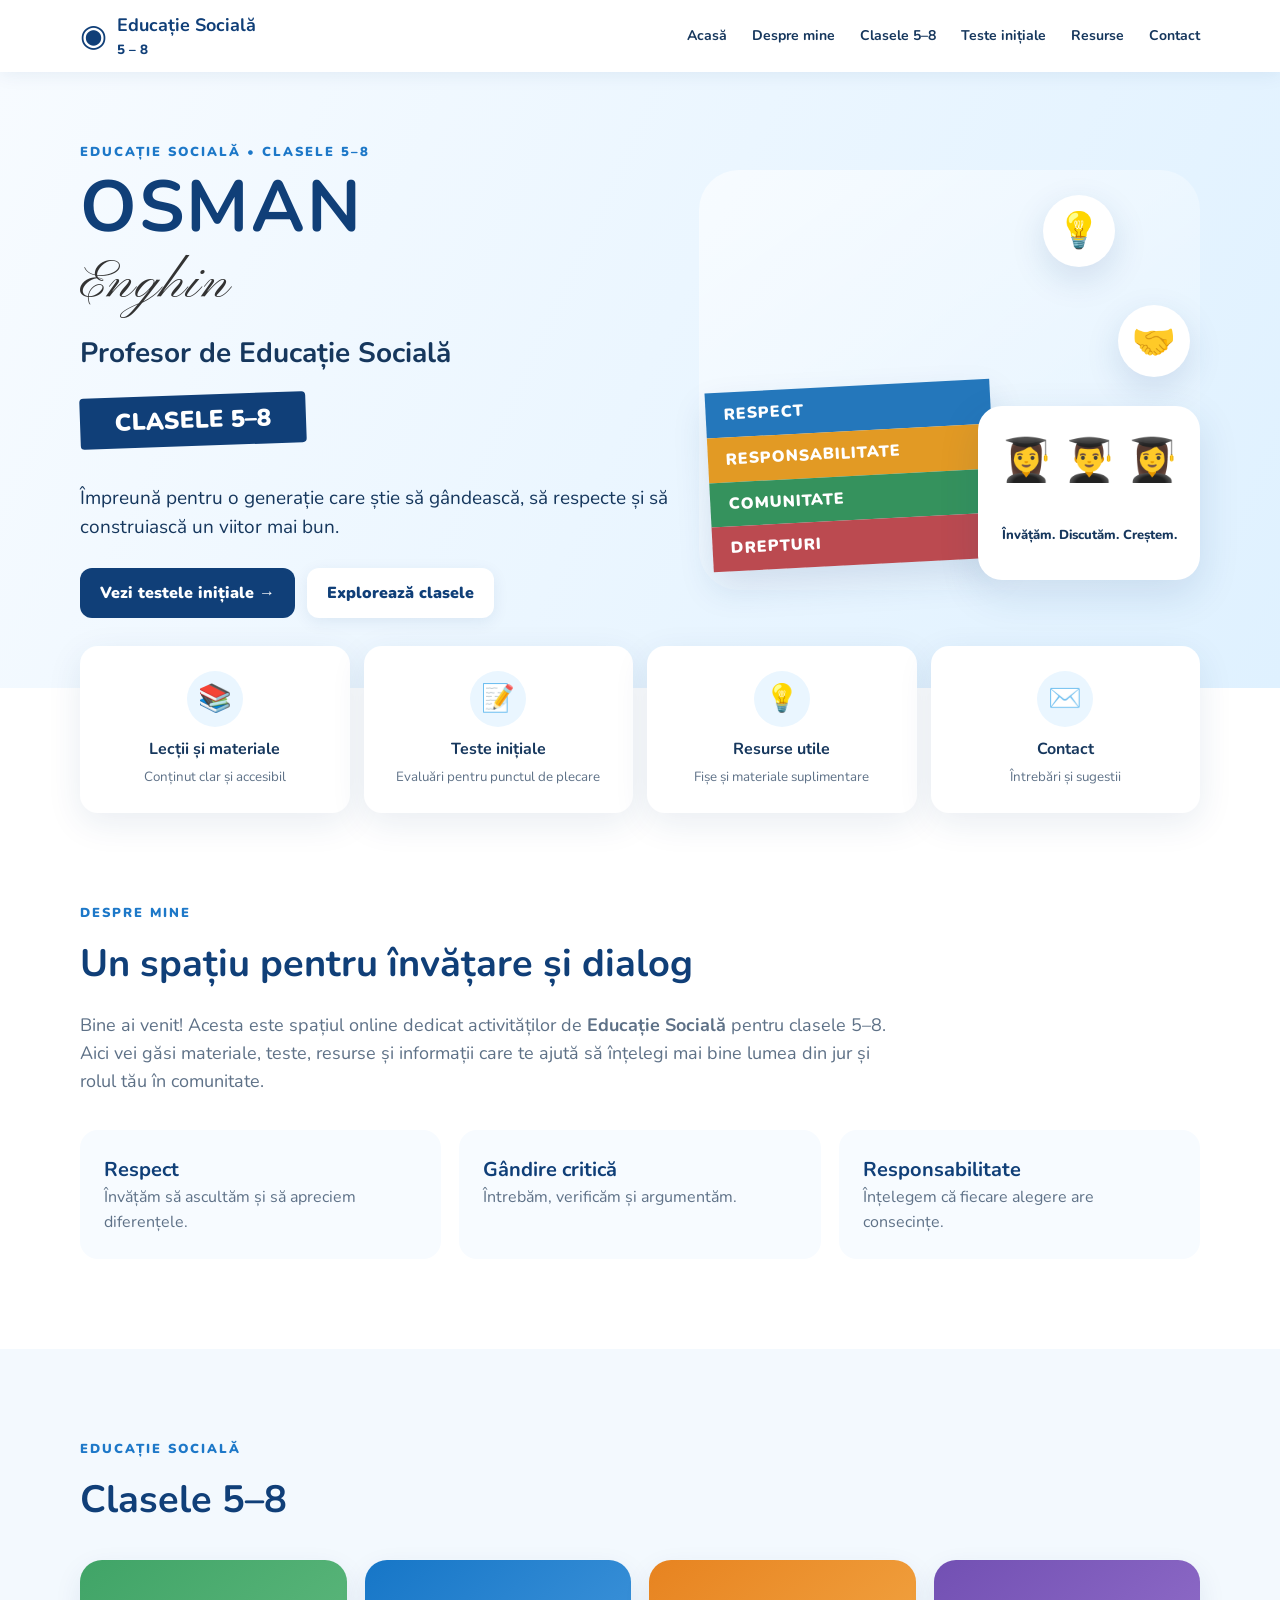
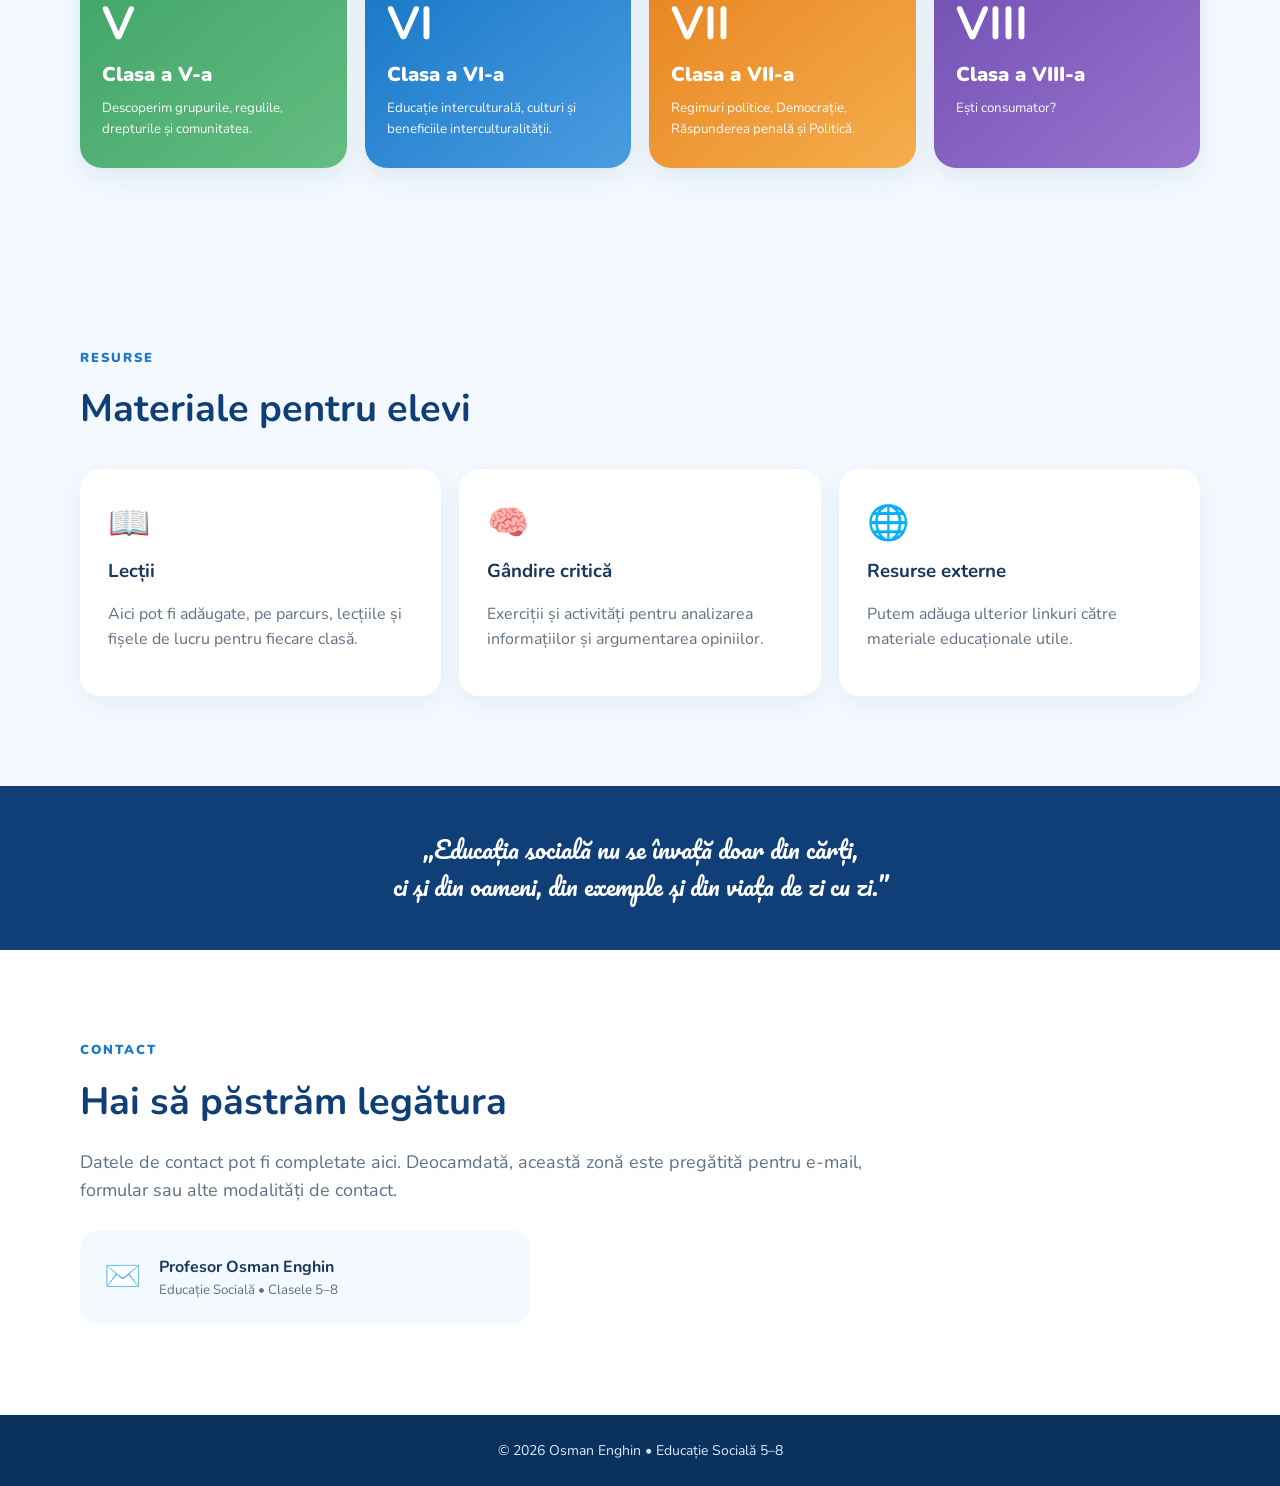
==== index.html @ ff37884a "Update index.html" ====
<!doctype html>
<html lang="ro">
<head>
  <meta charset="utf-8">
  <meta name="viewport" content="width=device-width, initial-scale=1">
  <title>Osman Enghin | Educație Socială 5–8</title>
  <meta name="description" content="Site educațional al profesorului Osman Enghin – Educație Socială, clasele 5–8.">
  <link rel="stylesheet" href="style.css">
  <!-- Font caligrafic clasic pentru nume -->
  <link rel="preconnect" href="https://fonts.googleapis.com">
  <link rel="preconnect" href="https://fonts.gstatic.com" crossorigin>
  <link href="https://fonts.googleapis.com/css2?family=Pinyon+Script&display=swap" rel="stylesheet">
</head>
<body>
<header class="site-header">
  <nav class="nav wrap">
    <a class="brand" href="index.html" aria-label="Acasă">
      <span class="brand-icon">◉</span>
      <span><b>Educație Socială</b><small>5–8</small></span>
    </a>
    <button class="menu-btn" aria-label="Deschide meniul" onclick="document.querySelector('.nav-links').classList.toggle('open')">☰</button>
    <div class="nav-links">
      <a href="index.html">Acasă</a>
      <a href="index.html#despre">Despre mine</a>
      <a href="index.html#clase">Clasele 5–8</a>
      <a href="teste.html">Teste inițiale</a>
      <a href="index.html#resurse">Resurse</a>
      <a href="index.html#contact">Contact</a>
    </div>
  </nav>
</header>

<main>
<section id="acasa" class="hero">
  <div class="hero-inner wrap">
    <div class="hero-copy">
      <p class="eyebrow">EDUCAȚIE SOCIALĂ • CLASELE 5–8</p>
      <h1>
        OSMAN<br>
        <span style="font-family: 'Pinyon Script', cursive; font-size: 54px; font-weight: normal; color: #333;">
          Enghin
        </span>
      </h1>
      <h2>Profesor de Educație Socială</h2>
      <div class="class-ribbon">CLASELE 5–8</div>
      <p class="hero-text">Împreună pentru o generație care știe să gândească, să respecte și să construiască un viitor mai bun.</p>
      <div class="actions">
        <a class="btn primary" href="teste.html">Vezi testele inițiale →</a>
        <a class="btn light" href="#clase">Explorează clasele</a>
      </div>
    </div>
    <div class="hero-visual" aria-label="Educație, comunitate și elevi">
      <div class="circle c1">💡</div>
      <div class="circle c2">🤝</div>
      <div class="circle c3">🌍</div>
      <div class="books">
        <div>RESPECT</div><div>RESPONSABILITATE</div><div>COMUNITATE</div><div>DREPTURI</div>
      </div>
      <div class="student-card">👩‍🎓 👨‍🎓 👩‍🎓<br><small>Învățăm. Discutăm. Creștem.</small></div>
    </div>
  </div>
</section>

<section class="quick wrap">
  <a href="#clase"><span>📚</span><b>Lecții și materiale</b><small>Conținut clar și accesibil</small></a>
  <a href="teste.html"><span>📝</span><b>Teste inițiale</b><small>Evaluări pentru punctul de plecare</small></a>
  <a href="#resurse"><span>💡</span><b>Resurse utile</b><small>Fișe și materiale suplimentare</small></a>
  <a href="#contact"><span>✉️</span><b>Contact</b><small>Întrebări și sugestii</small></a>
</section>

<section id="despre" class="section wrap">
  <p class="eyebrow">DESPRE MINE</p>
  <h2>Un spațiu pentru învățare și dialog</h2>
  <p class="lead">Bine ai venit! Acesta este spațiul online dedicat activităților de <strong>Educație Socială</strong> pentru clasele 5–8. Aici vei găsi materiale, teste, resurse și informații care te ajută să înțelegi mai bine lumea din jur și rolul tău în comunitate.</p>
  <div class="values">
    <div><strong>Respect</strong><span>Învățăm să ascultăm și să apreciem diferențele.</span></div>
    <div><strong>Gândire critică</strong><span>Întrebăm, verificăm și argumentăm.</span></div>
    <div><strong>Responsabilitate</strong><span>Înțelegem că fiecare alegere are consecințe.</span></div>
  </div>
</section>

<section id="clase" class="section alt">
  <div class="wrap">
    <p class="eyebrow">EDUCAȚIE SOCIALĂ</p>
    <h2>Clasele 5–8</h2>
    <div class="grades">
      <a href="teste.html" class="grade g5"><strong>V</strong><span>Clasa a V-a</span><small>Descoperim grupurile, regulile, drepturile și comunitatea.</small></a>
      <a href="teste.html" class="grade g6"><strong>VI</strong><span>Clasa a VI-a</span><small>Educație interculturală, culturi și beneficiile interculturalității.</small></a>
      <a href="teste.html" class="grade g7"><strong>VII</strong><span>Clasa a VII-a</span><small>Regimuri politice, Democrație, Răspunderea penală și Politică.</small></a>
      <a href="teste.html" class="grade g8"><strong>VIII</strong><span>Clasa a VIII-a</span><small>Ești consumator?</small></a>
    </div>
  </div>
</section>

<section id="resurse" class="section alt">
  <div class="wrap">
    <p class="eyebrow">RESURSE</p>
    <h2>Materiale pentru elevi</h2>
    <div class="resource-grid">
      <div><span>📖</span><h3>Lecții</h3><p>Aici pot fi adăugate, pe parcurs, lecțiile și fișele de lucru pentru fiecare clasă.</p></div>
      <div><span>🧠</span><h3>Gândire critică</h3><p>Exerciții și activități pentru analizarea informațiilor și argumentarea opiniilor.</p></div>
      <div><span>🌐</span><h3>Resurse externe</h3><p>Putem adăuga ulterior linkuri către materiale educaționale utile.</p></div>
    </div>
  </div>
</section>

<section class="quote">
  <div class="wrap">„Educația socială nu se învață doar din cărți,<br>ci și din oameni, din exemple și din viața de zi cu zi.”</div>
</section>

<section id="contact" class="section wrap contact">
  <p class="eyebrow">CONTACT</p>
  <h2>Hai să păstrăm legătura</h2>
  <p class="lead">Datele de contact pot fi completate aici. Deocamdată, această zonă este pregătită pentru e-mail, formular sau alte modalități de contact.</p>
  <div class="contact-box">
    <span>✉️</span>
    <div><b>Profesor Osman Enghin</b><small>Educație Socială • Clasele 5–8</small></div>
  </div>
</section>
</main>

<footer>
  <div class="wrap">© 2026 Osman Enghin • Educație Socială 5–8</div>
</footer>

<script>
document.querySelectorAll('.nav-links a').forEach(a => a.addEventListener('click', () => document.querySelector('.nav-links').classList.remove('open')));
</script>
</body>
</html>
---- style.css ----
@import url('https://fonts.googleapis.com/css2?family=Nunito:wght@400;600;700;800;900&family=Pacifico&display=swap');
:root{--navy:#103f78;--blue:#1d78c8;--sky:#eaf6ff;--ink:#16375d;--muted:#5e7187;--green:#46a76b;--orange:#f39a28;--purple:#7651ba;--white:#fff}
*{box-sizing:border-box}html{scroll-behavior:smooth}body{margin:0;font-family:Nunito,Arial,sans-serif;color:var(--ink);background:#fff;line-height:1.55}.wrap{width:min(1120px,92%);margin:auto}
.site-header{position:sticky;top:0;z-index:20;background:rgba(255,255,255,.96);backdrop-filter:blur(10px);box-shadow:0 2px 18px #103f7814}.nav{min-height:72px;display:flex;align-items:center;justify-content:space-between}.brand{display:flex;gap:10px;align-items:center;color:var(--navy);text-decoration:none}.brand-icon{font-size:31px}.brand b{display:block;font-size:18px}.brand small{display:block;letter-spacing:4px;font-weight:800}.nav-links{display:flex;gap:25px}.nav-links a{color:var(--ink);text-decoration:none;font-weight:700;font-size:14px}.nav-links a:hover{color:var(--blue)}.menu-btn{display:none;border:0;background:none;font-size:25px}
.hero{overflow:hidden;background:linear-gradient(115deg,#f7fbff,#dff1ff);min-height:590px}.hero-inner{display:grid;grid-template-columns:1.08fr .92fr;align-items:center;gap:30px;padding:70px 0}.eyebrow{font-weight:900;letter-spacing:2px;color:var(--blue);font-size:13px;margin:0 0 12px}.hero h1{font-size:72px;line-height:.92;margin:0;color:var(--navy);letter-spacing:2px}.hero h1 span{font-family:Pacifico,cursive;font-size:76px;font-weight:400}.hero h2{font-size:28px;margin:22px 0 12px}.class-ribbon{display:inline-block;background:var(--navy);color:white;font-size:24px;font-weight:900;padding:7px 35px;transform:rotate(-2deg);margin:8px 0 18px;border-radius:4px}.hero-text{font-size:19px;max-width:610px}.actions{display:flex;gap:12px;flex-wrap:wrap;margin-top:25px}.btn{display:inline-block;text-decoration:none;padding:13px 20px;border-radius:12px;font-weight:900}.btn.primary{background:var(--navy);color:#fff}.btn.light{background:#fff;color:var(--navy);box-shadow:0 4px 16px #103f7815}.hero-visual{height:420px;position:relative;background:linear-gradient(145deg,#fff9,#fff0);border-radius:40px}.circle{position:absolute;border-radius:50%;display:grid;place-items:center;width:72px;height:72px;font-size:35px;background:white;box-shadow:0 12px 35px #103f7822}.c1{top:25px;right:85px}.c2{top:135px;right:10px}.c3{top:250px;right:75px}.books{position:absolute;left:10px;bottom:25px;width:285px;transform:rotate(-3deg);box-shadow:0 16px 35px #103f7822}.books div{color:white;font-weight:900;letter-spacing:1px;padding:10px 18px}.books div:nth-child(1){background:#2477bb}.books div:nth-child(2){background:#e29a24}.books div:nth-child(3){background:#35925d}.books div:nth-child(4){background:#bb4a50}.student-card{position:absolute;right:0;bottom:10px;background:white;border-radius:24px;padding:22px;text-align:center;font-size:42px;box-shadow:0 14px 40px #103f7820}.student-card small{font-size:13px;font-weight:800}
.quick{display:grid;grid-template-columns:repeat(4,1fr);gap:14px;margin-top:-42px;position:relative}.quick a{background:white;border-radius:18px;padding:25px 18px;text-align:center;text-decoration:none;color:var(--ink);box-shadow:0 10px 35px #103f7818}.quick span{display:grid;place-items:center;margin:auto auto 10px;width:56px;height:56px;border-radius:50%;background:var(--sky);font-size:27px}.quick b,.quick small{display:block}.quick small{color:var(--muted);margin-top:5px}
.section{padding:90px 0}.section h2{font-size:38px;margin:0 0 16px;color:var(--navy)}.lead{font-size:18px;max-width:820px;color:var(--muted)}.values,.grades,.tests,.resource-grid{display:grid;gap:18px}.values{grid-template-columns:repeat(3,1fr);margin-top:35px}.values div{padding:24px;background:#f7fbff;border-radius:18px}.values strong{display:block;font-size:20px;color:var(--navy)}.values span{color:var(--muted)}.alt{background:#f3f9fe}.grades{grid-template-columns:repeat(4,1fr);margin-top:30px}.grade{border-radius:22px;padding:28px 22px;text-decoration:none;color:white;min-height:190px;box-shadow:0 10px 28px #103f7816}.grade strong{font-size:46px;display:block}.grade span{font-size:20px;font-weight:900;display:block}.grade small{display:block;margin-top:8px;opacity:.95}.g5{background:linear-gradient(140deg,#40a467,#65bd82)}.g6{background:linear-gradient(140deg,#1676c7,#4b9de0)}.g7{background:linear-gradient(140deg,#e78320,#f5ae4c)}.g8{background:linear-gradient(140deg,#7250b3,#9975cf)}
.test-heading{display:flex;justify-content:space-between;align-items:center}.clipboard{width:100px;height:100px;border-radius:25px;background:var(--sky);display:grid;place-items:center;color:var(--blue);font-size:44px;font-weight:900}.clipboard small{font-size:11px}.tests{grid-template-columns:repeat(2,1fr);margin-top:30px}.test-card{border:1px solid #dceaf5;border-radius:22px;padding:28px;background:white;box-shadow:0 8px 30px #103f7810}.test-label{font-size:12px;font-weight:900;color:var(--blue);letter-spacing:1.5px}.test-card h3{font-size:24px;margin:8px 0}.test-card p{color:var(--muted)}.test-actions{display:flex;align-items:center;gap:20px;margin-top:20px}.text-link{font-weight:900;color:var(--navy)}.resource-grid{grid-template-columns:repeat(3,1fr);margin-top:30px}.resource-grid div{background:white;border-radius:20px;padding:28px;box-shadow:0 8px 25px #103f7810}.resource-grid span{font-size:34px}.resource-grid h3{margin:8px 0}.resource-grid p{color:var(--muted)}.quote{background:var(--navy);color:white;text-align:center;padding:45px 0;font-family:Pacifico,cursive;font-size:24px}.contact-box{margin-top:25px;display:flex;gap:18px;align-items:center;background:#f3f9fe;border-radius:20px;padding:24px;max-width:450px}.contact-box span{font-size:30px}.contact-box b,.contact-box small{display:block}.contact-box small{color:var(--muted)}footer{background:#0b315e;color:#dcecff;padding:25px 0;text-align:center;font-size:14px}
@media(max-width:800px){.nav-links{display:none;position:absolute;top:72px;left:0;right:0;background:white;padding:18px 5%;flex-direction:column;box-shadow:0 10px 20px #0001}.nav-links.open{display:flex}.menu-btn{display:block}.hero-inner{grid-template-columns:1fr;padding:55px 0}.hero h1{font-size:55px}.hero h1 span{font-size:58px}.hero-visual{height:330px}.quick{grid-template-columns:repeat(2,1fr);margin-top:15px}.grades{grid-template-columns:repeat(2,1fr)}.tests,.values,.resource-grid{grid-template-columns:1fr}.section{padding:65px 0}.section h2{font-size:32px}}
@media(max-width:500px){.hero h1{font-size:43px}.hero h1 span{font-size:46px}.hero h2{font-size:22px}.class-ribbon{font-size:20px}.quick{grid-template-columns:1fr}.grades{grid-template-columns:1fr}.hero-visual{height:280px}.books{width:230px}.student-card{font-size:30px}.c1{right:40px}.c2{right:0}.c3{right:35px}}
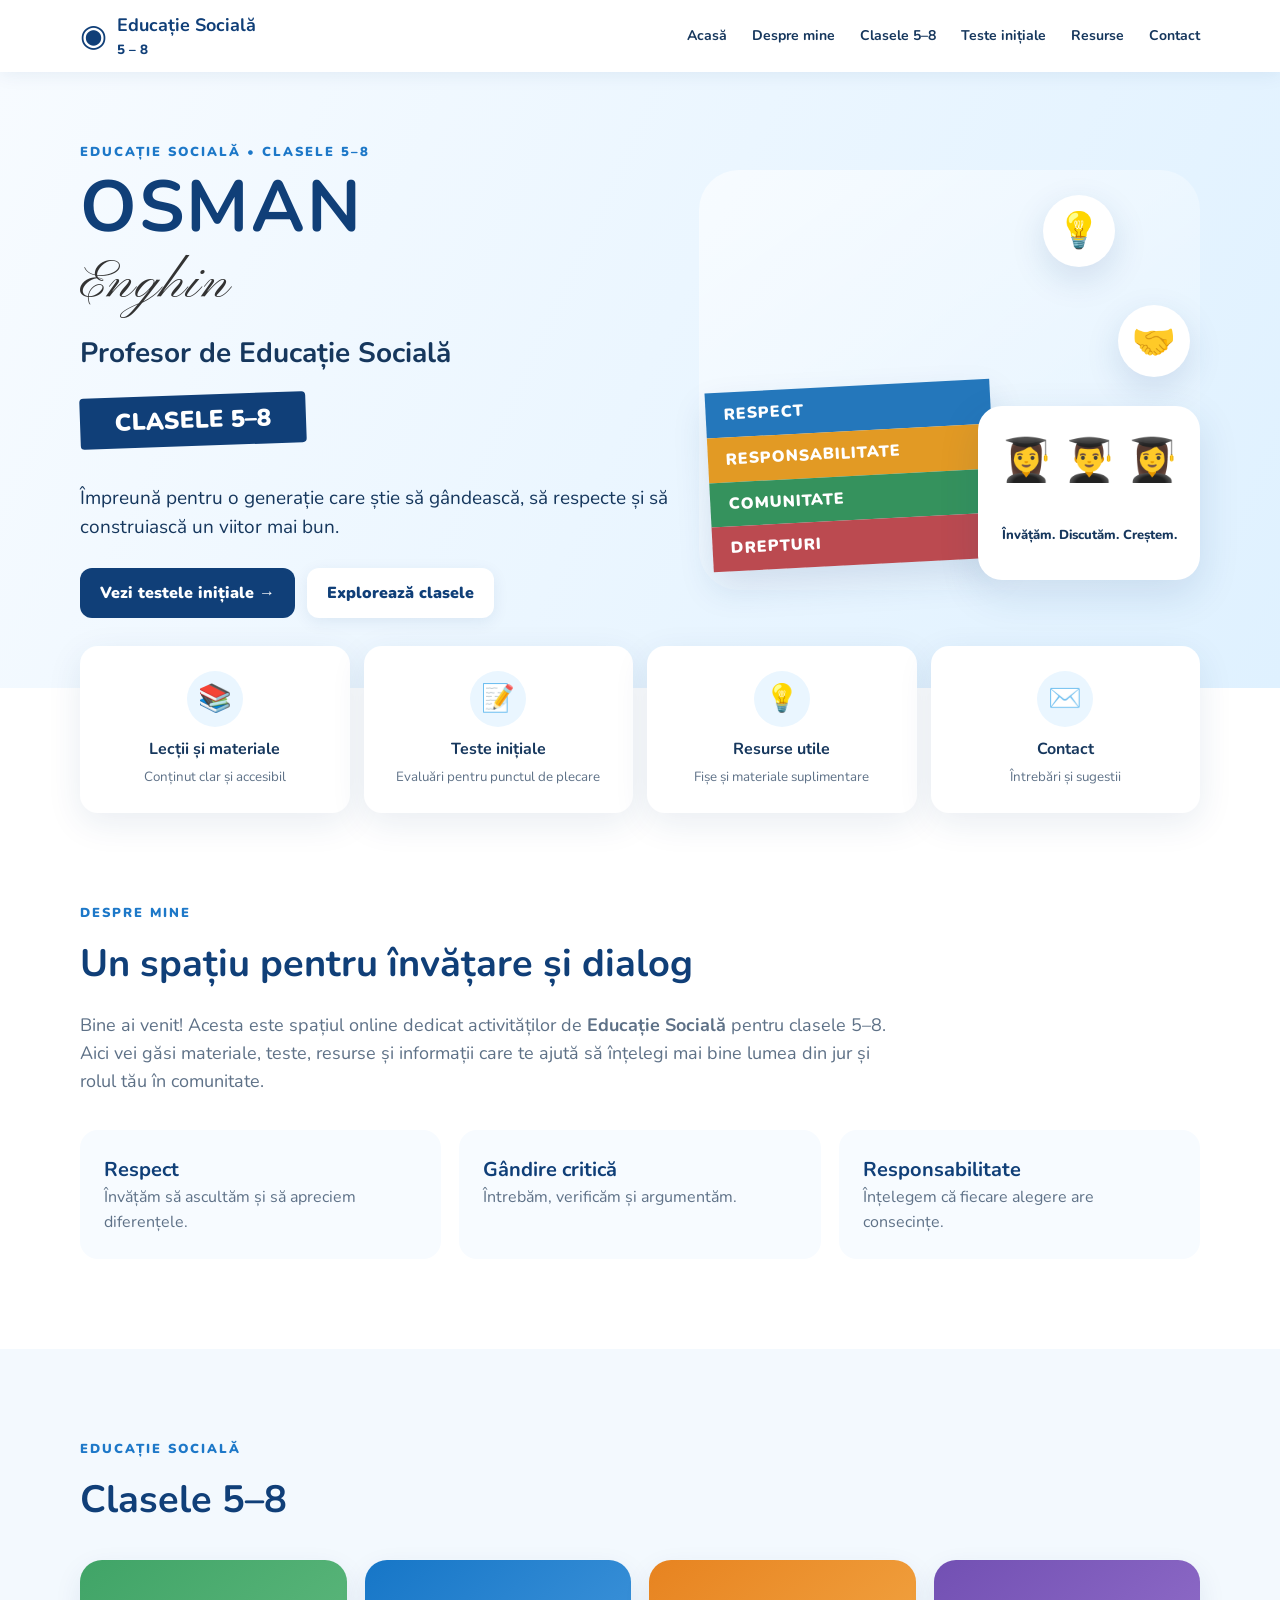
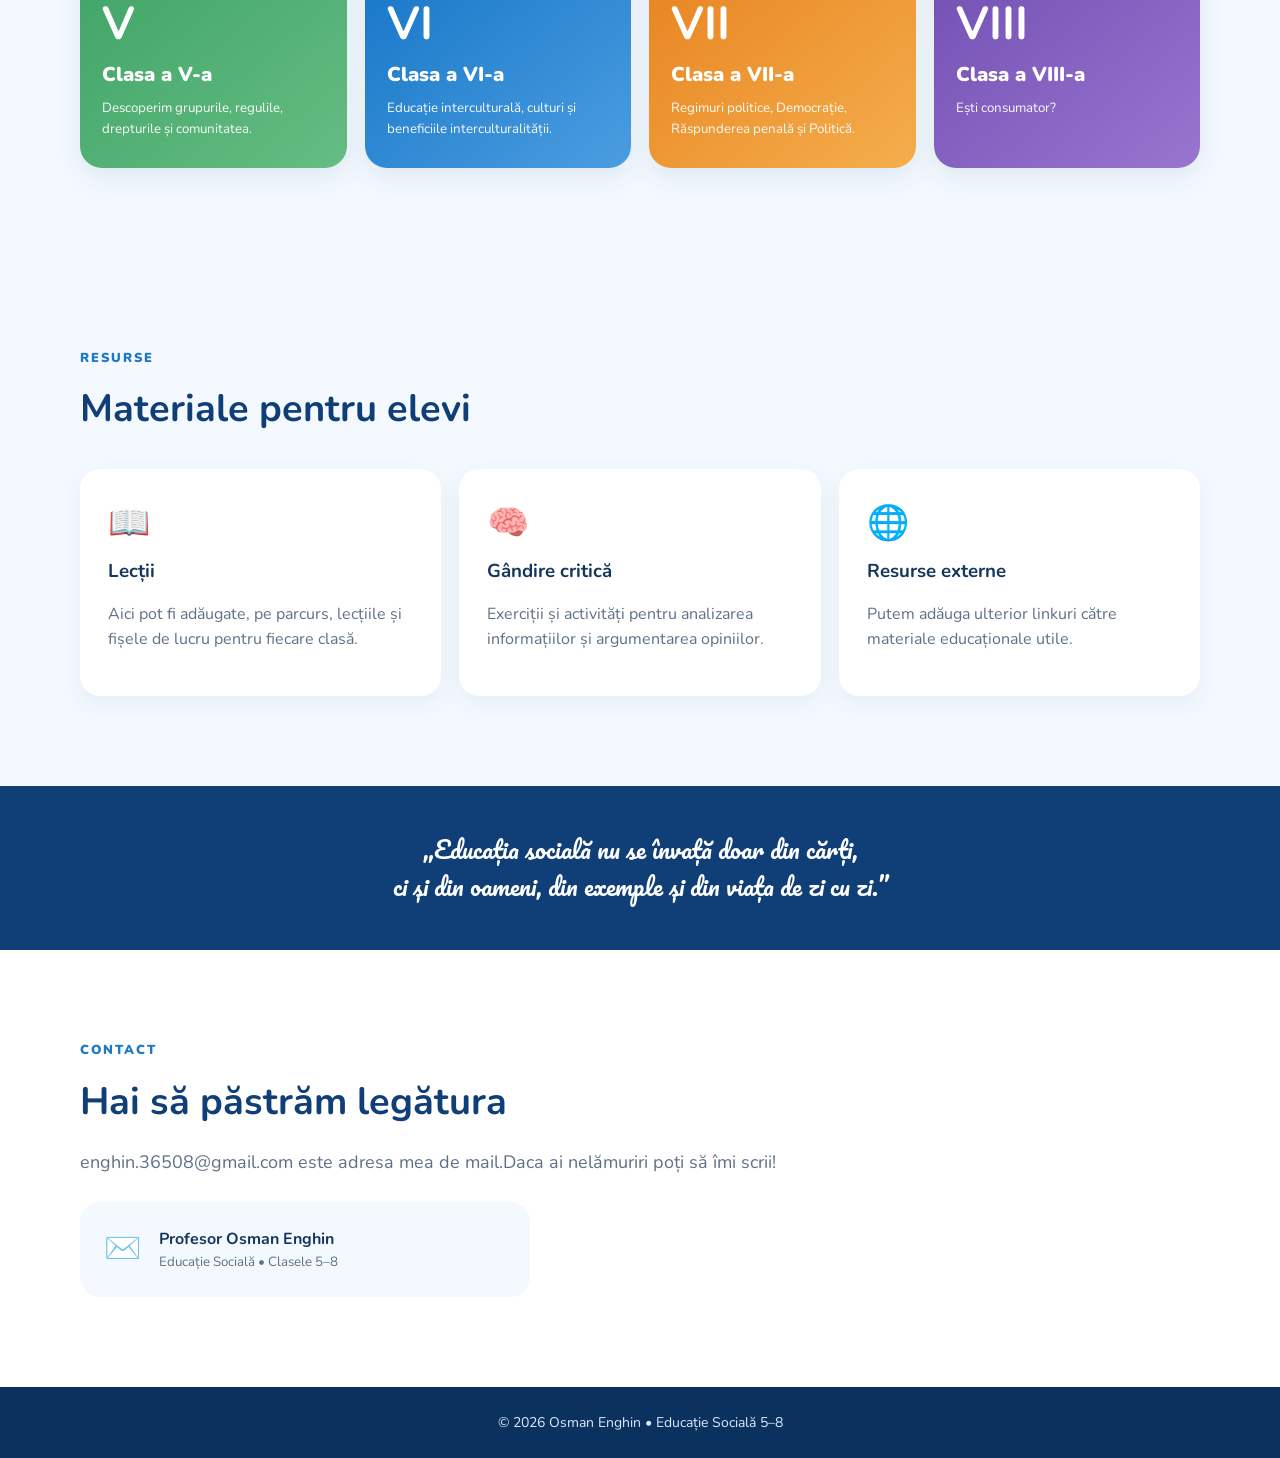
==== commit 0f53154d: "Update index.html" ====
--- a/index.html
+++ b/index.html
@@ -111,7 +111,7 @@
 <section id="contact" class="section wrap contact">
   <p class="eyebrow">CONTACT</p>
   <h2>Hai să păstrăm legătura</h2>
-  <p class="lead">Datele de contact pot fi completate aici. Deocamdată, această zonă este pregătită pentru e-mail, formular sau alte modalități de contact.</p>
+  <p class="lead"> enghin.36508@gmail.com este adresa mea de mail.Daca ai nelămuriri poți să îmi scrii!</p>
   <div class="contact-box">
     <span>✉️</span>
     <div><b>Profesor Osman Enghin</b><small>Educație Socială • Clasele 5–8</small></div>
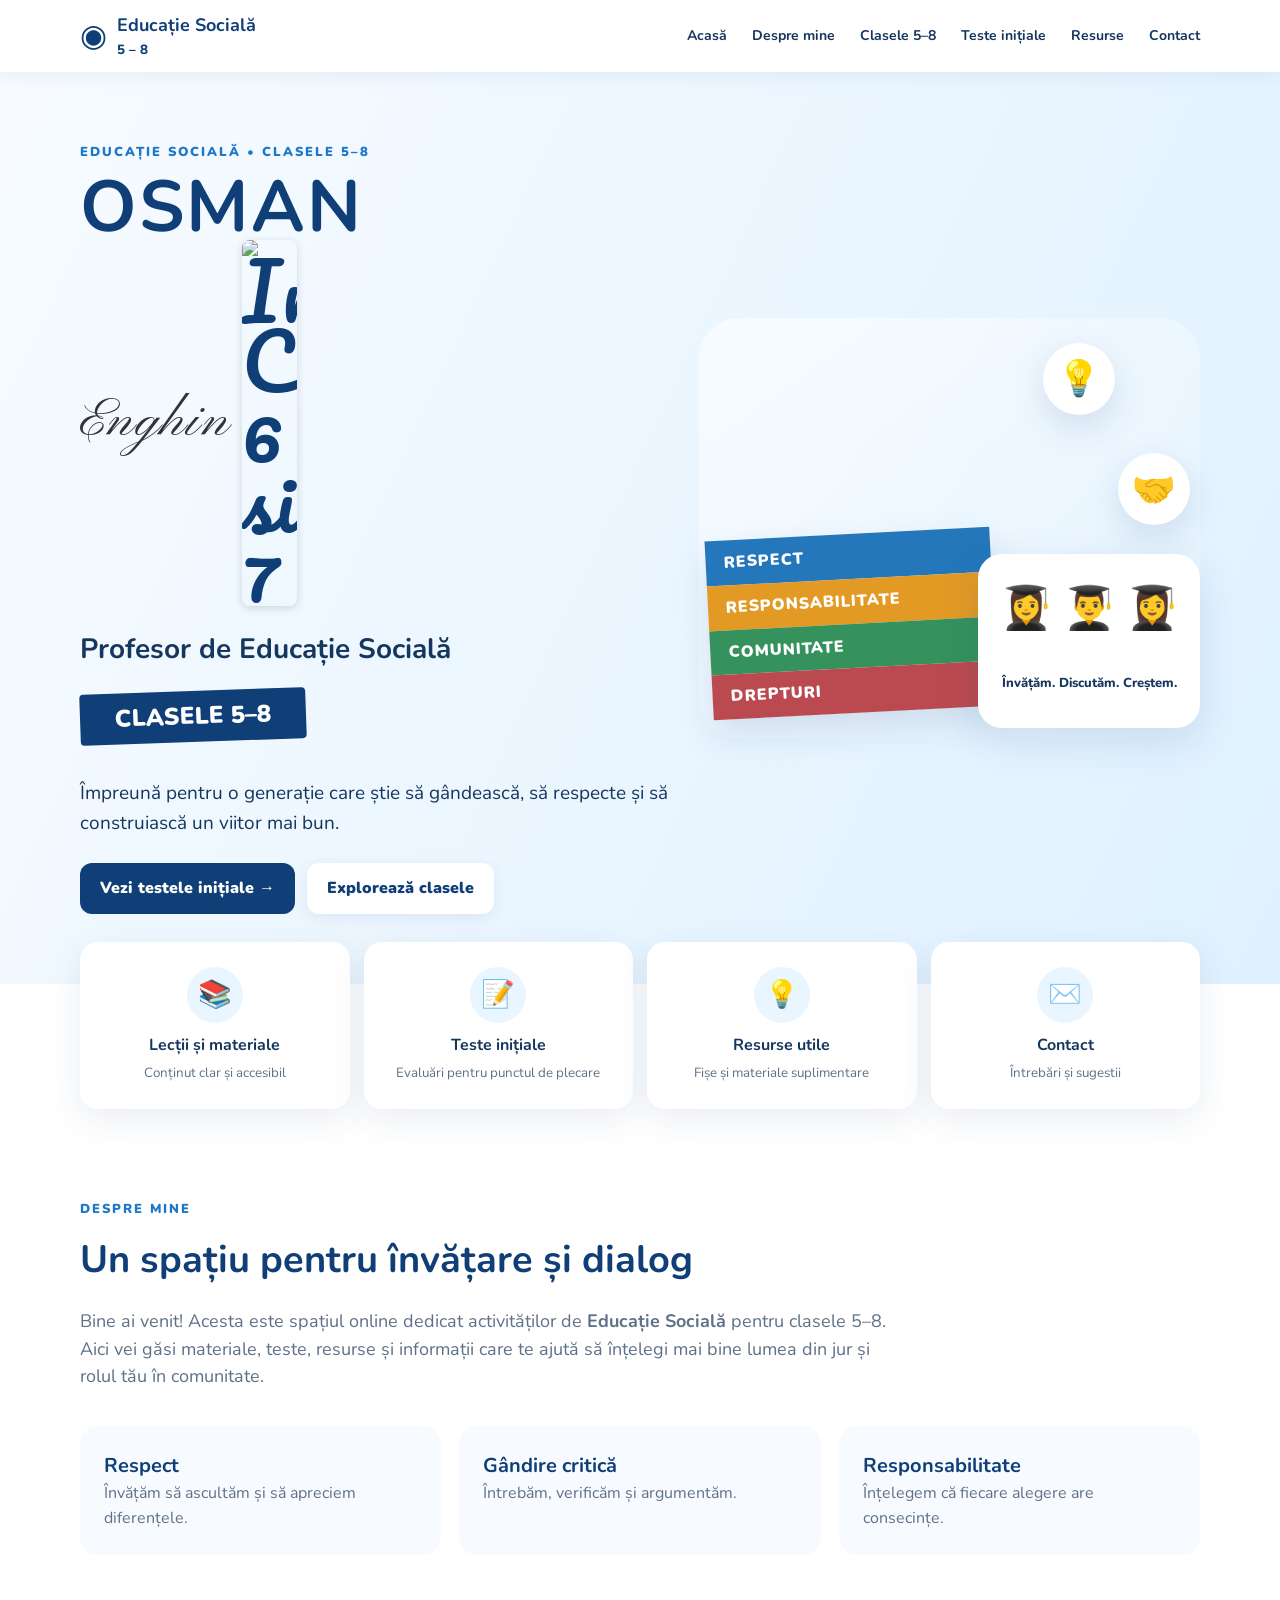
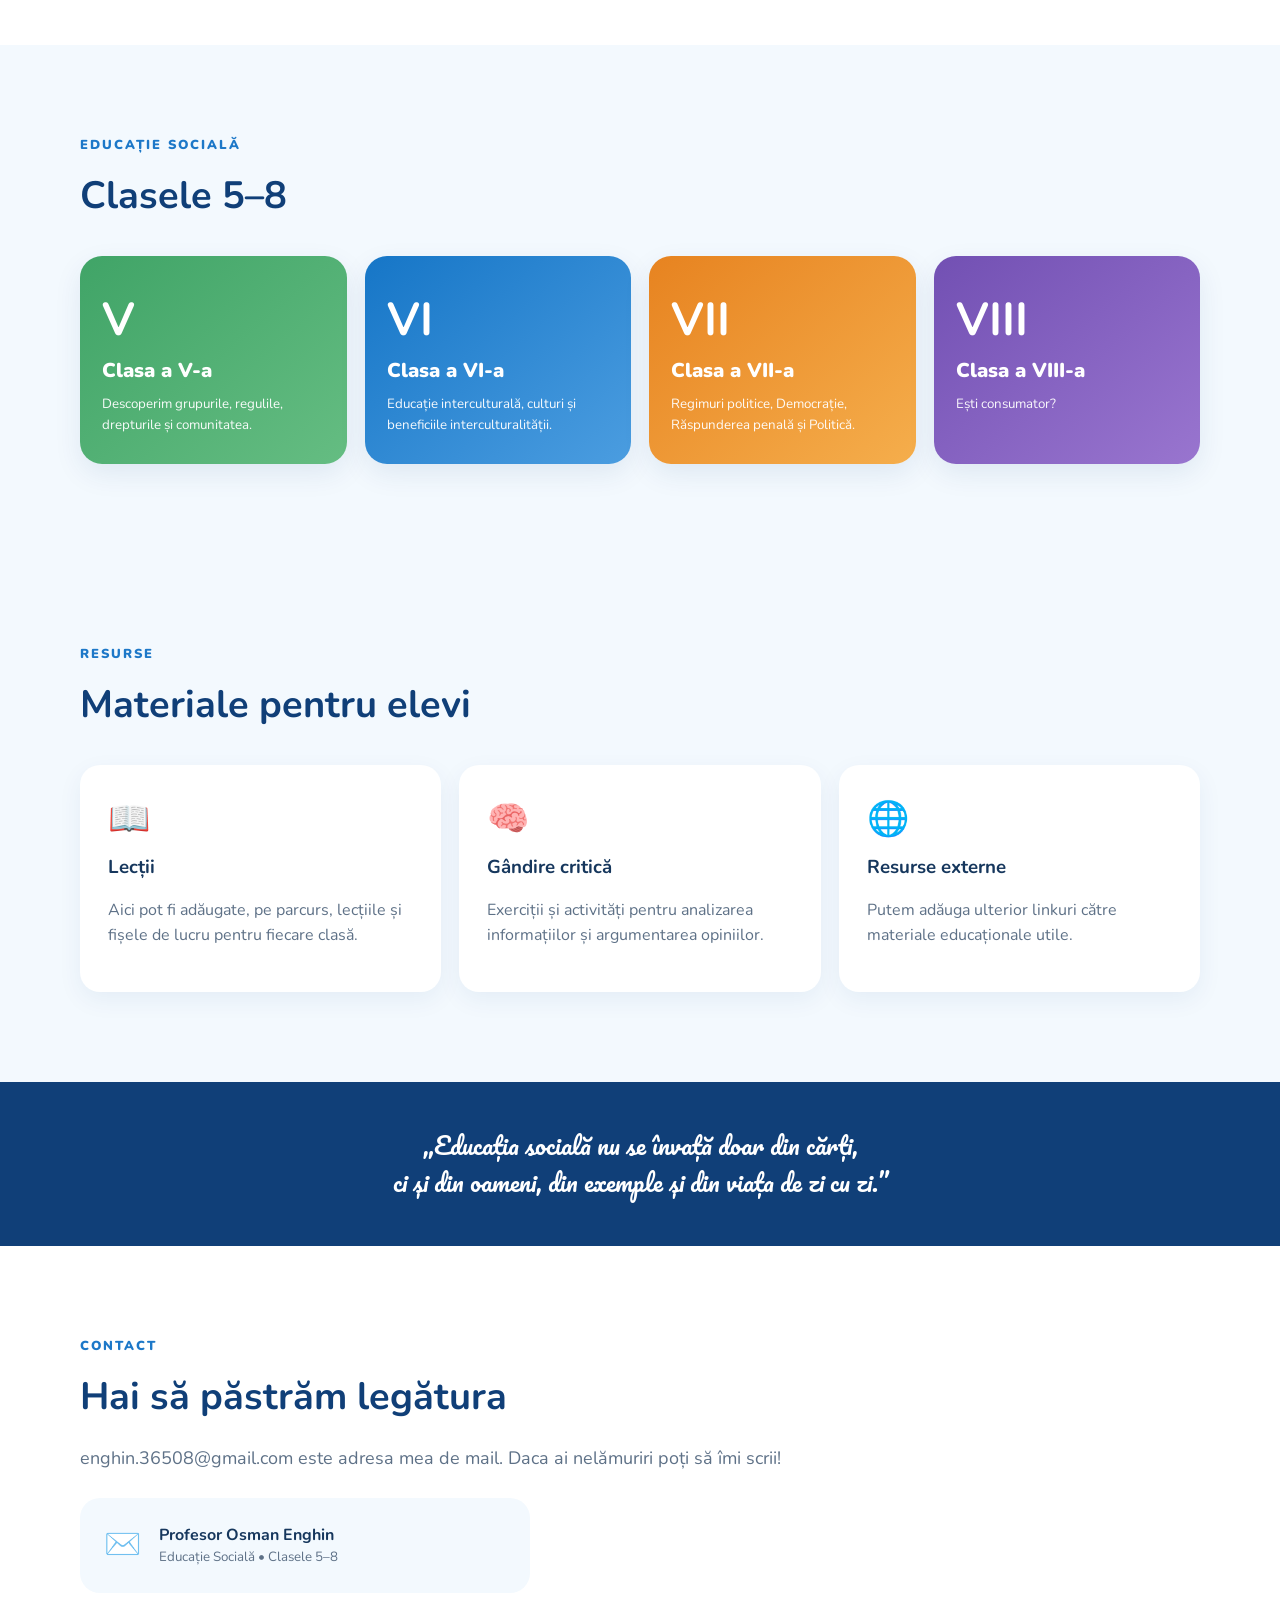
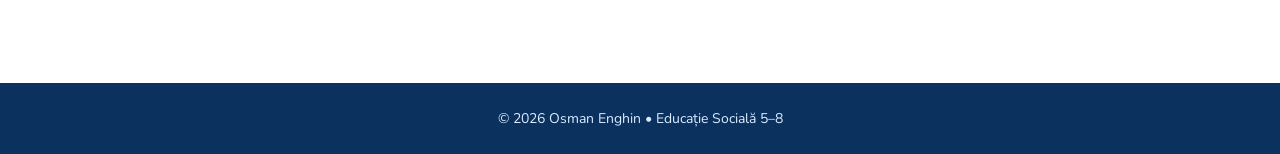
==== commit afc1f9cf: "Update index.html" ====
--- a/index.html
+++ b/index.html
@@ -10,6 +10,49 @@
   <link rel="preconnect" href="https://fonts.googleapis.com">
   <link rel="preconnect" href="https://fonts.gstatic.com" crossorigin>
   <link href="https://fonts.googleapis.com/css2?family=Pinyon+Script&display=swap" rel="stylesheet">
+  
+  <style>
+    /* Animația de tremur a ecranului */
+    @keyframes shake {
+      0% { transform: translate(1px, 1px) rotate(0deg); }
+      10% { transform: translate(-2px, -3px) rotate(-1deg); }
+      20% { transform: translate(-4px, 0px) rotate(1deg); }
+      30% { transform: translate(4px, 3px) rotate(0deg); }
+      40% { transform: translate(2px, -2px) rotate(1deg); }
+      50% { transform: translate(-2px, 3px) rotate(-1deg); }
+      60% { transform: translate(-4px, 1px) rotate(0deg); }
+      70% { transform: translate(4px, 2px) rotate(-1deg); }
+      80% { transform: translate(-2px, -2px) rotate(1deg); }
+      90% { transform: translate(2px, 3px) rotate(0deg); }
+      100% { transform: translate(1px, -2px) rotate(-1deg); }
+    }
+
+    body.shake-screen {
+      animation: shake 0.2s infinite;
+    }
+
+    /* Stil pentru containerul numelui și al imaginii */
+    .name-container {
+      display: inline-flex;
+      align-items: center;
+      gap: 12px;
+    }
+
+    /* Stil pentru imaginea clicabilă de lângă nume */
+    .interactive-img-inline {
+      width: 55px;
+      height: auto;
+      cursor: pointer;
+      border-radius: 8px;
+      vertical-align: middle;
+      transition: transform 0.2s ease, box-shadow 0.2s ease;
+      box-shadow: 0 2px 8px rgba(0,0,0,0.15);
+    }
+
+    .interactive-img-inline:hover {
+      transform: scale(1.15) rotate(3deg);
+    }
+  </style>
 </head>
 <body>
 <header class="site-header">
@@ -37,8 +80,12 @@
       <p class="eyebrow">EDUCAȚIE SOCIALĂ • CLASELE 5–8</p>
       <h1>
         OSMAN<br>
-        <span style="font-family: 'Pinyon Script', cursive; font-size: 54px; font-weight: normal; color: #333;">
-          Enghin
+        <span class="name-container">
+          <span style="font-family: 'Pinyon Script', cursive; font-size: 54px; font-weight: normal; color: #333;">
+            Enghin
+          </span>
+          <!-- Imaginea poziționată direct lângă numele 'Enghin' -->
+          <img id="shakeImage" class="interactive-img-inline" src="https://via.placeholder.com/80x80/2c3e50/ffffff?text=6+7" alt="Imagine Clasa 6 si 7" title="Apasă aici!">
         </span>
       </h1>
       <h2>Profesor de Educație Socială</h2>
@@ -111,7 +158,7 @@
 <section id="contact" class="section wrap contact">
   <p class="eyebrow">CONTACT</p>
   <h2>Hai să păstrăm legătura</h2>
-  <p class="lead"> enghin.36508@gmail.com este adresa mea de mail.Daca ai nelămuriri poți să îmi scrii!</p>
+  <p class="lead">enghin.36508@gmail.com este adresa mea de mail. Daca ai nelămuriri poți să îmi scrii!</p>
   <div class="contact-box">
     <span>✉️</span>
     <div><b>Profesor Osman Enghin</b><small>Educație Socială • Clasele 5–8</small></div>
@@ -124,7 +171,17 @@
 </footer>
 
 <script>
-document.querySelectorAll('.nav-links a').forEach(a => a.addEventListener('click', () => document.querySelector('.nav-links').classList.remove('open')));
+  document.querySelectorAll('.nav-links a').forEach(a => a.addEventListener('click', () => document.querySelector('.nav-links').classList.remove('open')));
+
+  // Când elevul apasă pe imagine, ecranul tremură timp de 5 secunde
+  const img = document.getElementById('shakeImage');
+  img.addEventListener('click', function() {
+    document.body.classList.add('shake-screen');
+
+    setTimeout(() => {
+      document.body.classList.remove('shake-screen');
+    }, 5000);
+  });
 </script>
 </body>
 </html>
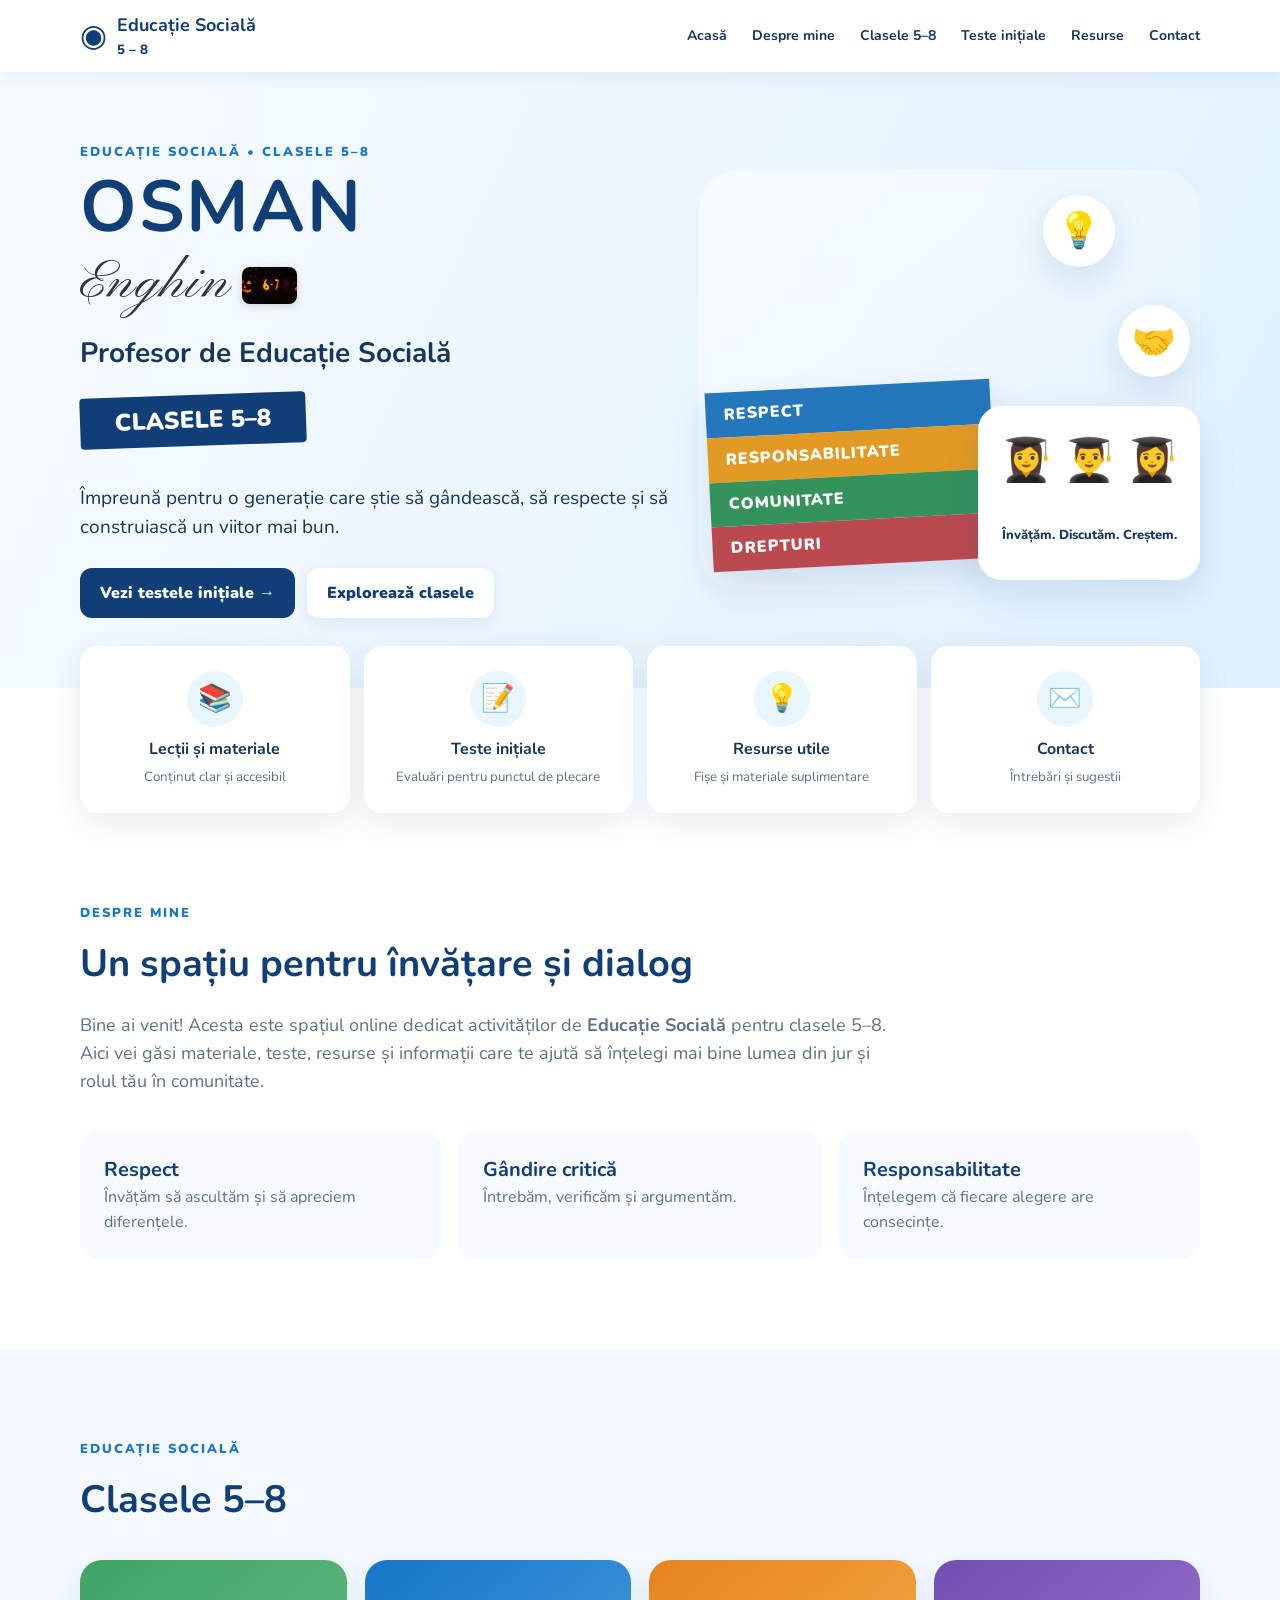
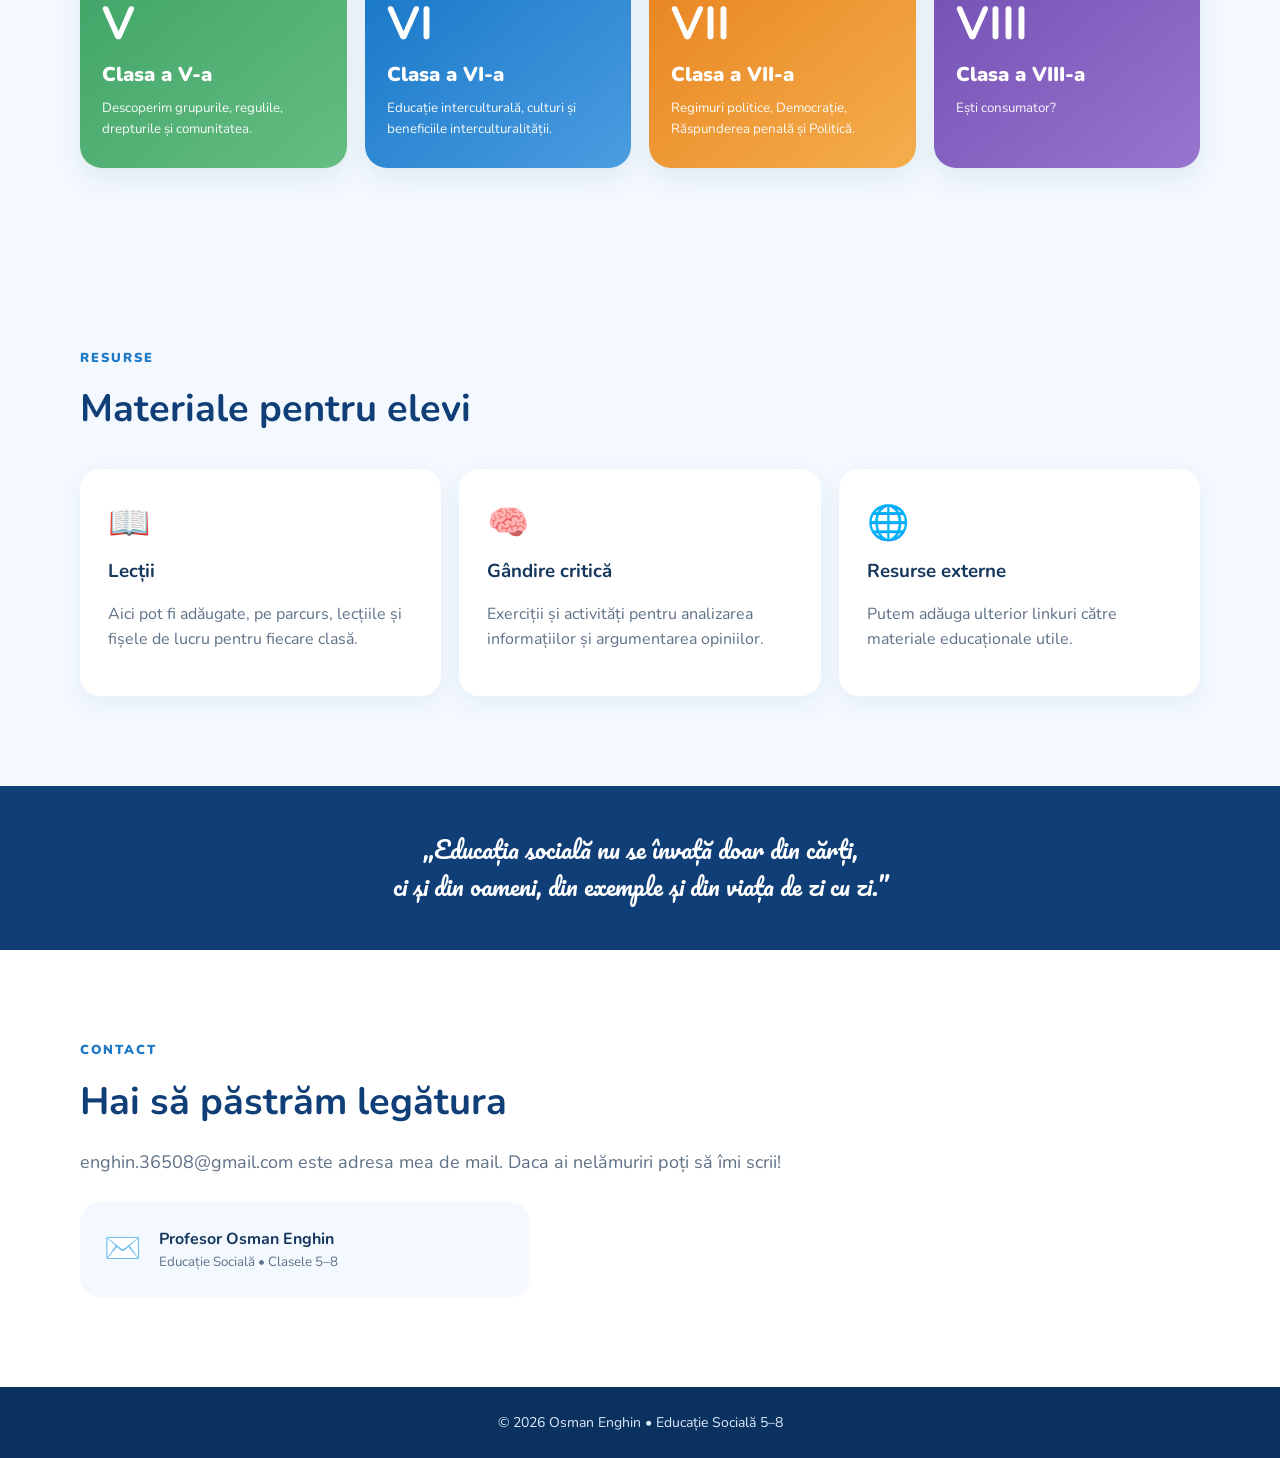
==== commit 54ff8daf: "Update index.html" ====
--- a/index.html
+++ b/index.html
@@ -85,7 +85,7 @@
             Enghin
           </span>
           <!-- Imaginea poziționată direct lângă numele 'Enghin' -->
-          <img id="shakeImage" class="interactive-img-inline" src="https://via.placeholder.com/80x80/2c3e50/ffffff?text=6+7" alt="Imagine Clasa 6 si 7" title="Apasă aici!">
+          <img id="shakeImage" class="interactive-img-inline" src="6-7.jpg" alt="Imagine Clasa 6 si 7" title="Apasă aici!">
         </span>
       </h1>
       <h2>Profesor de Educație Socială</h2>
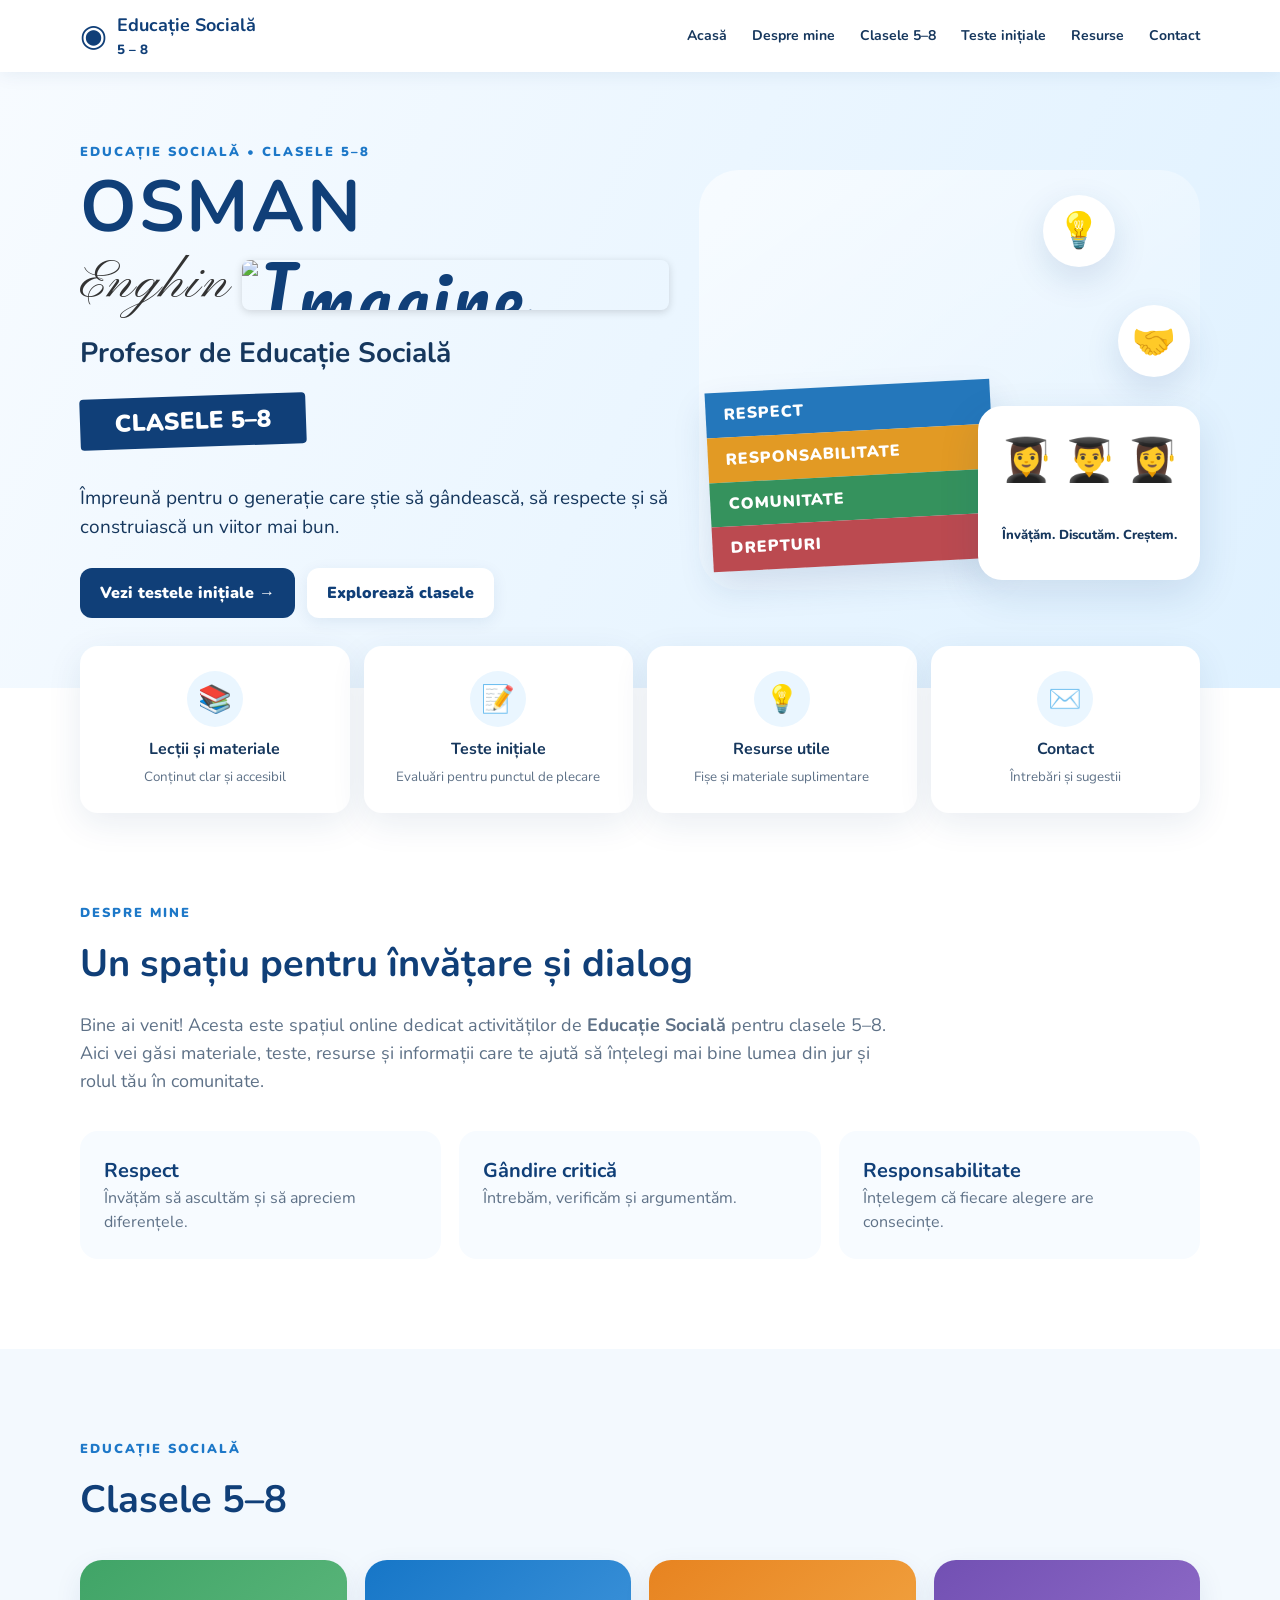
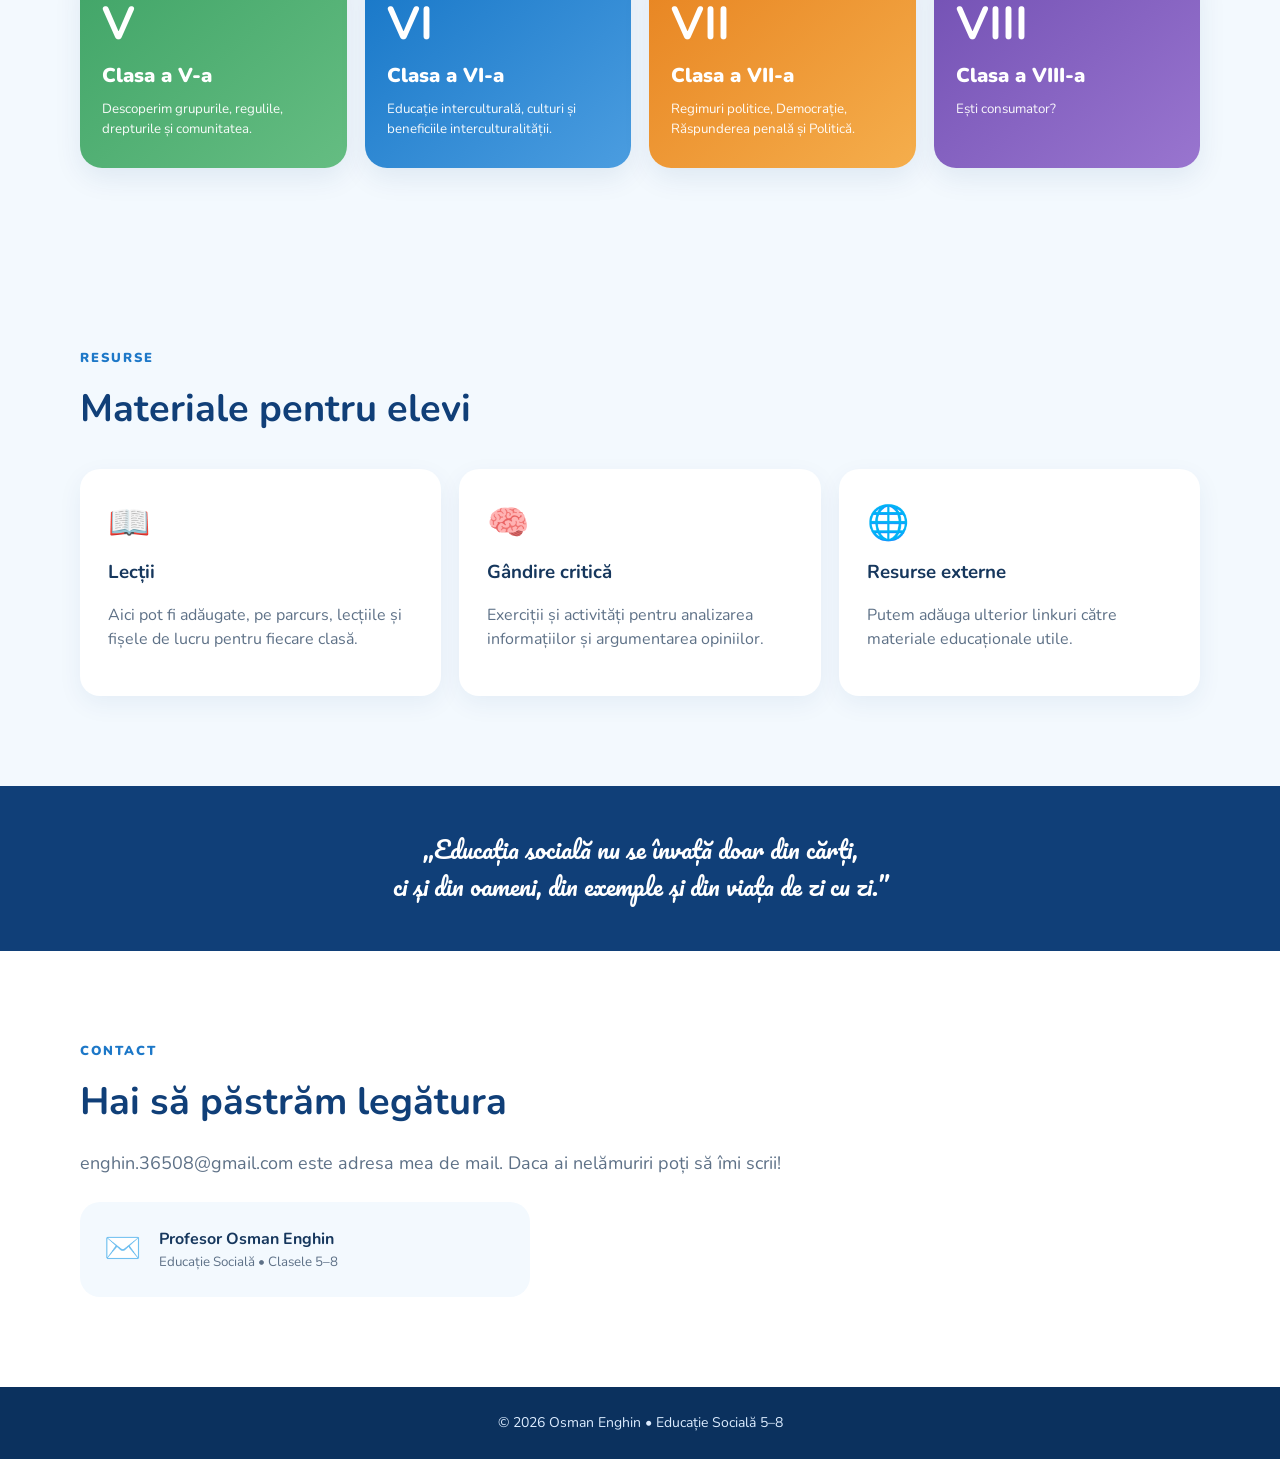
==== commit 977f6027: "Update index.html" ====
--- a/index.html
+++ b/index.html
@@ -12,7 +12,7 @@
   <link href="https://fonts.googleapis.com/css2?family=Pinyon+Script&display=swap" rel="stylesheet">
   
   <style>
-    /* Animația de tremur a ecranului */
+    /* Animație pentru tremurul ecranului */
     @keyframes shake {
       0% { transform: translate(1px, 1px) rotate(0deg); }
       10% { transform: translate(-2px, -3px) rotate(-1deg); }
@@ -31,17 +31,17 @@
       animation: shake 0.2s infinite;
     }
 
-    /* Stil pentru containerul numelui și al imaginii */
+    /* Container care ține numele și imaginea aliniate */
     .name-container {
       display: inline-flex;
       align-items: center;
       gap: 12px;
     }
 
-    /* Stil pentru imaginea clicabilă de lângă nume */
+    /* Stilul imaginii tale de lângă nume */
     .interactive-img-inline {
-      width: 55px;
-      height: auto;
+      height: 50px;
+      width: auto;
       cursor: pointer;
       border-radius: 8px;
       vertical-align: middle;
@@ -84,8 +84,8 @@
           <span style="font-family: 'Pinyon Script', cursive; font-size: 54px; font-weight: normal; color: #333;">
             Enghin
           </span>
-          <!-- Imaginea poziționată direct lângă numele 'Enghin' -->
-          <img id="shakeImage" class="interactive-img-inline" src="6-7.jpg" alt="Imagine Clasa 6 si 7" title="Apasă aici!">
+          <!-- AICI este imaginea ta. Asigură-te că fișierul poza.jpg se află în același folder cu index.html -->
+          <img id="shakeImage" class="interactive-img-inline" src="poza.jpg" alt="Imagine interactivă" title="Apasă pe mine!">
         </span>
       </h1>
       <h2>Profesor de Educație Socială</h2>
@@ -173,7 +173,7 @@
 <script>
   document.querySelectorAll('.nav-links a').forEach(a => a.addEventListener('click', () => document.querySelector('.nav-links').classList.remove('open')));
 
-  // Când elevul apasă pe imagine, ecranul tremură timp de 5 secunde
+  // Scriptul pentru tremur (5 secunde) la apăsarea pe imagine
   const img = document.getElementById('shakeImage');
   img.addEventListener('click', function() {
     document.body.classList.add('shake-screen');
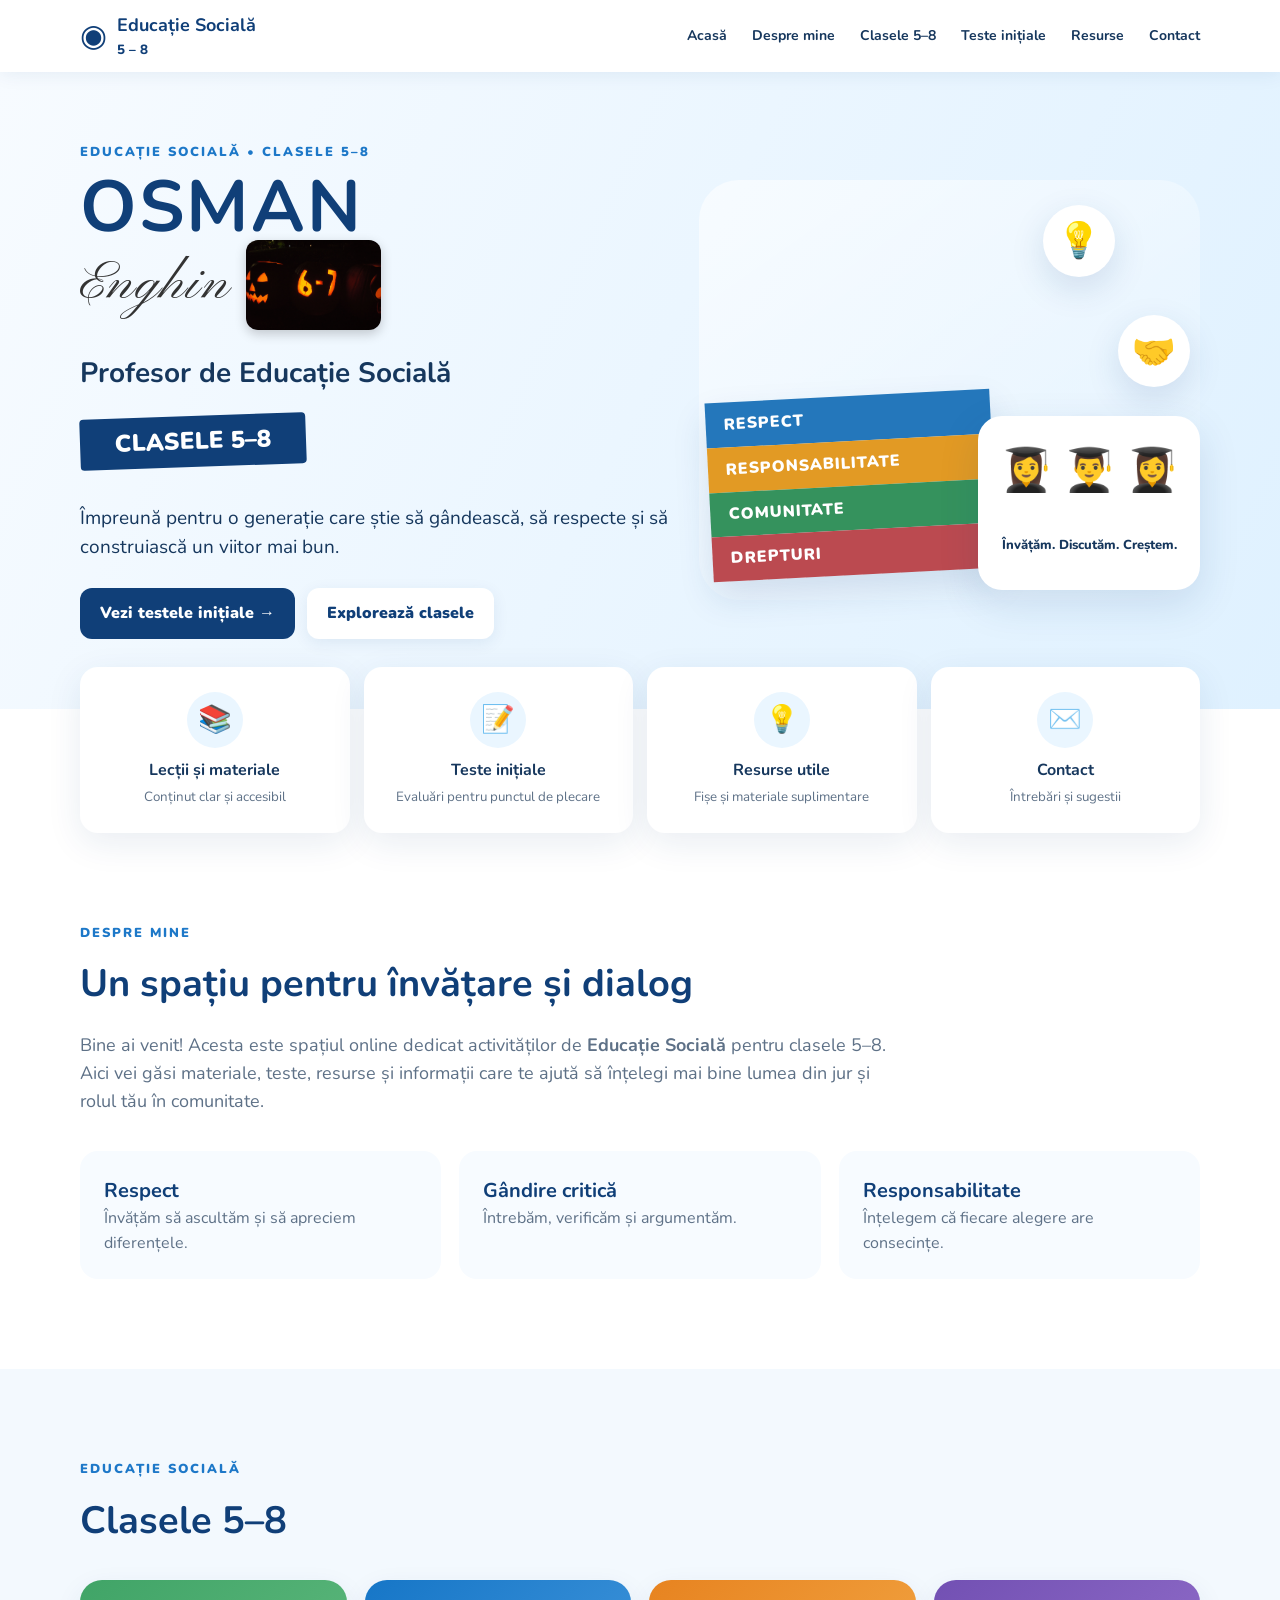
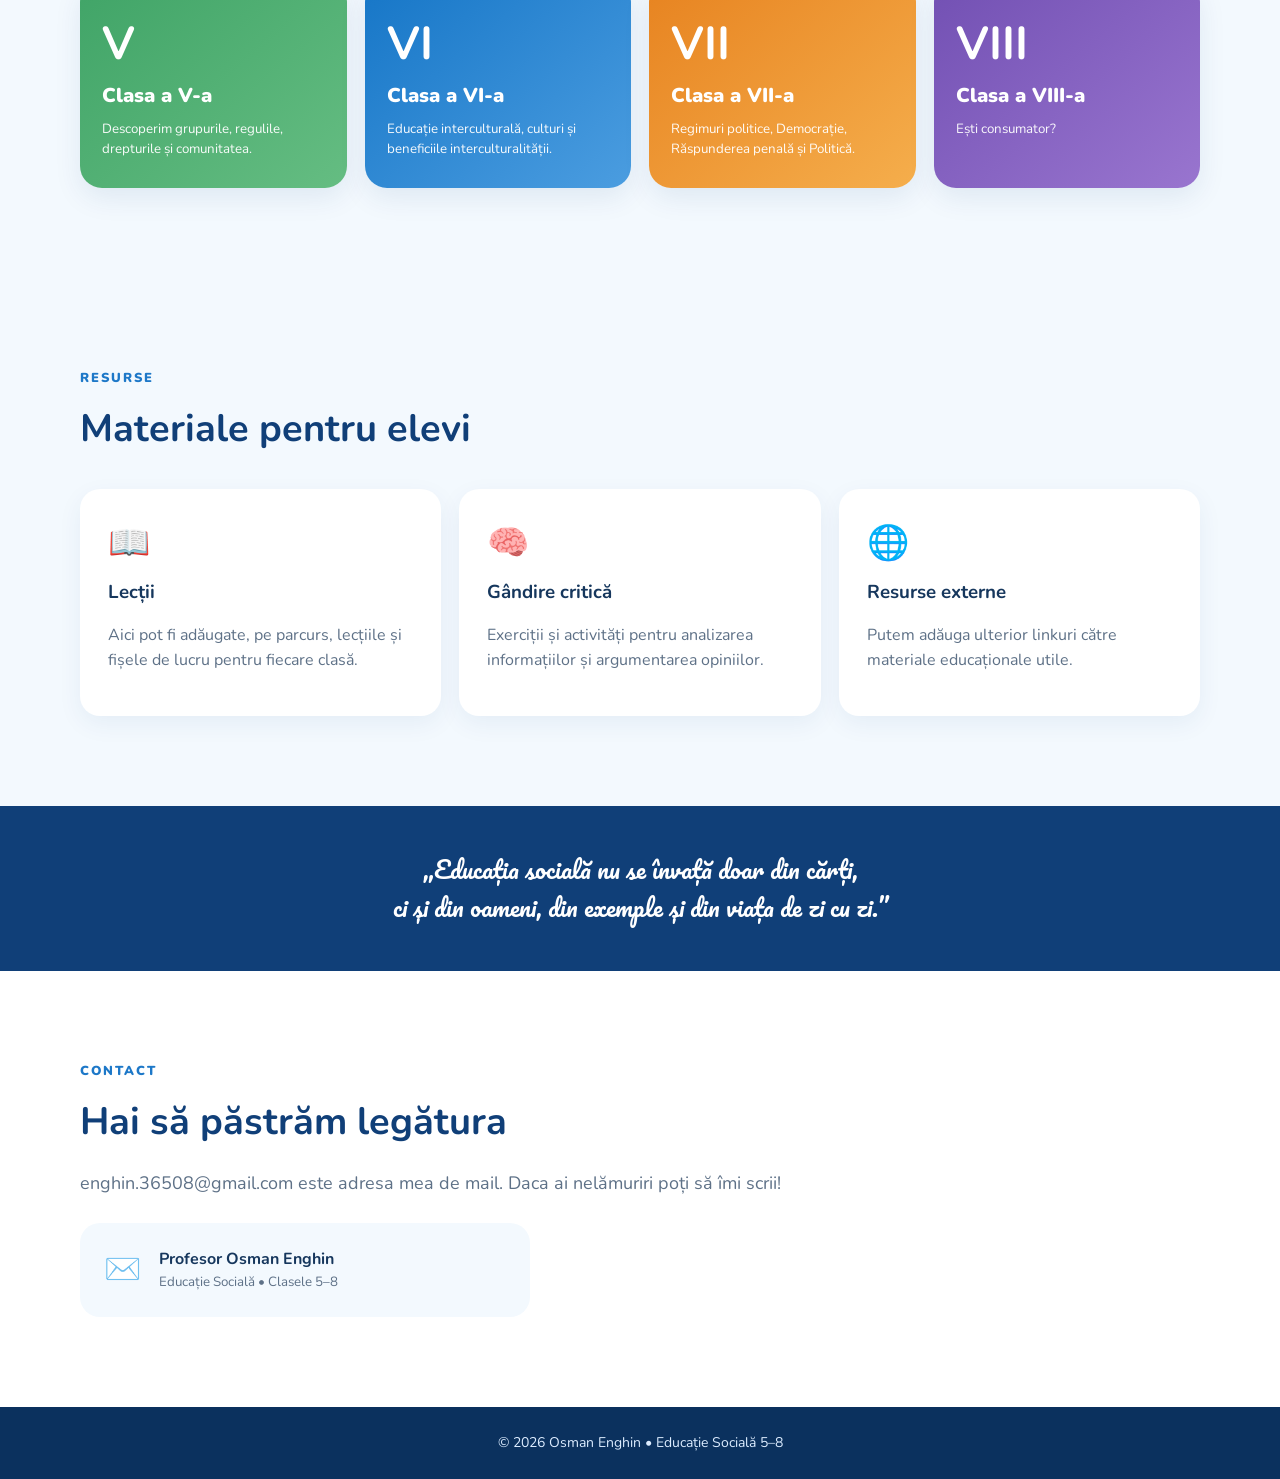
==== commit a7c46127: "Update index.html" ====
--- a/index.html
+++ b/index.html
@@ -35,22 +35,30 @@
     .name-container {
       display: inline-flex;
       align-items: center;
-      gap: 12px;
+      gap: 16px;
+      flex-wrap: wrap;
     }
 
-    /* Stilul imaginii tale de lângă nume */
+    /* Dimensiunea imaginii 6-7.jpg lângă nume */
     .interactive-img-inline {
-      height: 50px;
+      height: 90px;
       width: auto;
       cursor: pointer;
-      border-radius: 8px;
+      border-radius: 12px;
       vertical-align: middle;
       transition: transform 0.2s ease, box-shadow 0.2s ease;
-      box-shadow: 0 2px 8px rgba(0,0,0,0.15);
+      box-shadow: 0 4px 12px rgba(0,0,0,0.2);
     }
 
     .interactive-img-inline:hover {
-      transform: scale(1.15) rotate(3deg);
+      transform: scale(1.1) rotate(2deg);
+    }
+
+    /* Dimensiune adaptată pentru ecranul de mobil */
+    @media (max-width: 600px) {
+      .interactive-img-inline {
+        height: 70px;
+      }
     }
   </style>
 </head>
@@ -84,8 +92,8 @@
           <span style="font-family: 'Pinyon Script', cursive; font-size: 54px; font-weight: normal; color: #333;">
             Enghin
           </span>
-          <!-- AICI este imaginea ta. Asigură-te că fișierul poza.jpg se află în același folder cu index.html -->
-          <img id="shakeImage" class="interactive-img-inline" src="poza.jpg" alt="Imagine interactivă" title="Apasă pe mine!">
+          <!-- Aici este imaginea ta 6-7.jpg -->
+          <img id="shakeImage" class="interactive-img-inline" src="6-7.jpg" alt="Imagine 6-7" title="Apasă pe mine!">
         </span>
       </h1>
       <h2>Profesor de Educație Socială</h2>
@@ -173,7 +181,7 @@
 <script>
   document.querySelectorAll('.nav-links a').forEach(a => a.addEventListener('click', () => document.querySelector('.nav-links').classList.remove('open')));
 
-  // Scriptul pentru tremur (5 secunde) la apăsarea pe imagine
+  // Scriptul pentru tremurul ecranului la click (5 secunde)
   const img = document.getElementById('shakeImage');
   img.addEventListener('click', function() {
     document.body.classList.add('shake-screen');
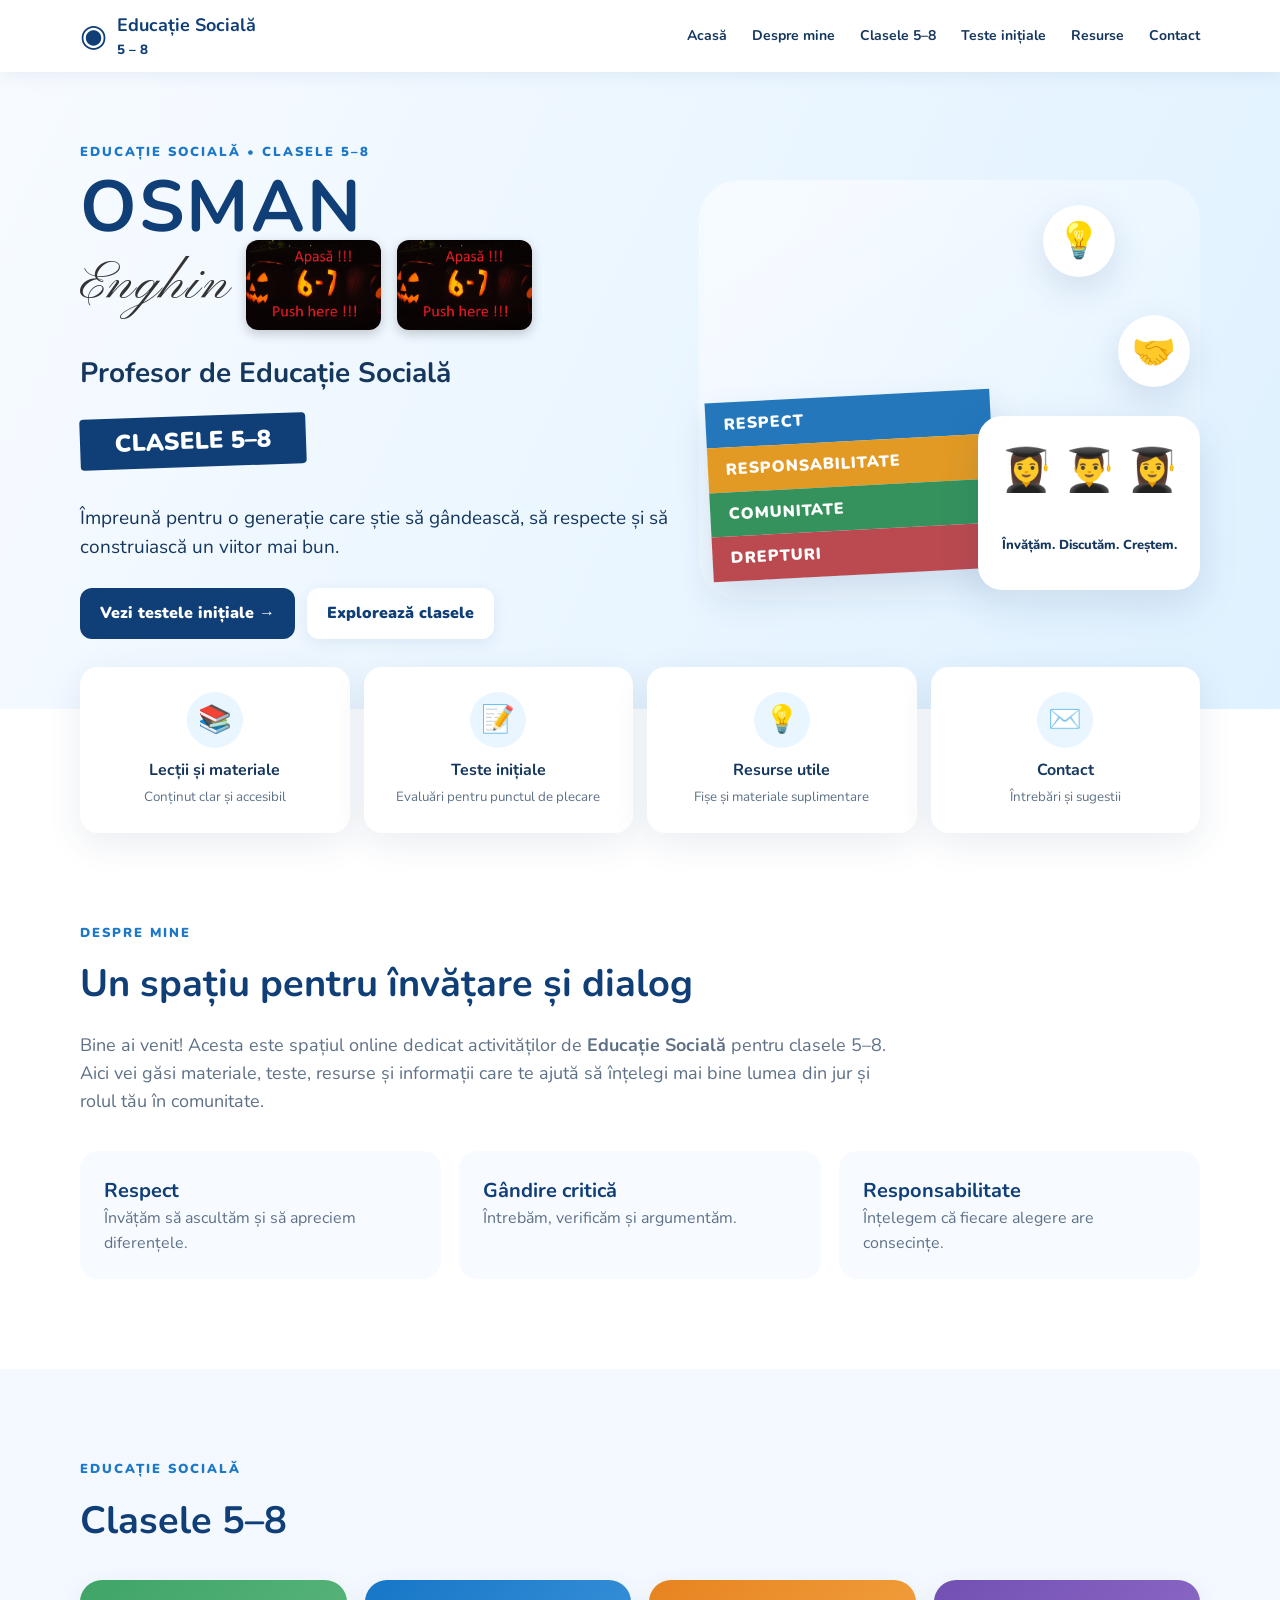
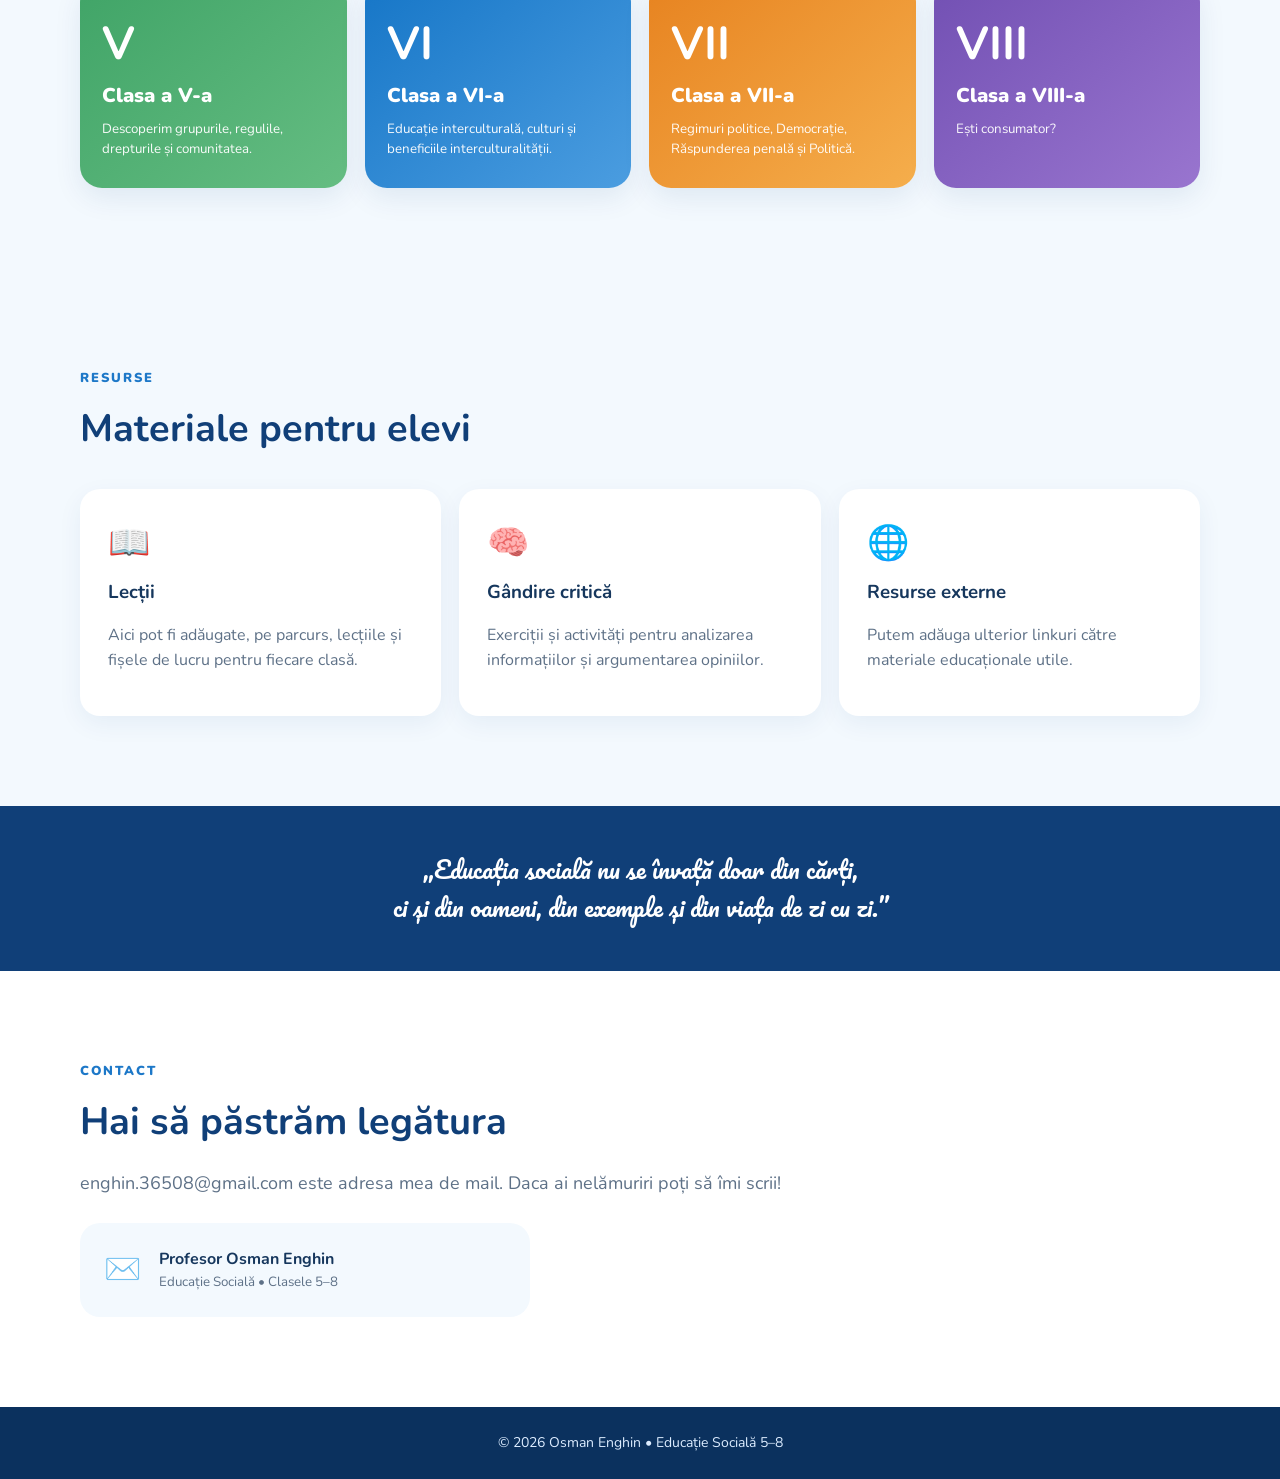
==== commit 1f7305bb: "Update index.html" ====
--- a/index.html
+++ b/index.html
@@ -31,7 +31,7 @@
       animation: shake 0.2s infinite;
     }
 
-    /* Container care ține numele și imaginea aliniate */
+    /* Container care ține numele și imaginile aliniate */
     .name-container {
       display: inline-flex;
       align-items: center;
@@ -39,7 +39,7 @@
       flex-wrap: wrap;
     }
 
-    /* Dimensiunea imaginii 6-7.jpg lângă nume */
+    /* Dimensiunea imaginilor 6-7.jpg lângă nume */
     .interactive-img-inline {
       height: 90px;
       width: auto;
@@ -92,8 +92,9 @@
           <span style="font-family: 'Pinyon Script', cursive; font-size: 54px; font-weight: normal; color: #333;">
             Enghin
           </span>
-          <!-- Aici este imaginea ta 6-7.jpg -->
-          <img id="shakeImage" class="interactive-img-inline" src="6-7.jpg" alt="Imagine 6-7" title="Apasă pe mine!">
+          <!-- Cele două imagini 6-7.jpg -->
+          <img class="interactive-img-inline shake-trigger" src="6-7.jpg" alt="Imagine 6-7" title="Apasă pe mine!">
+          <img class="interactive-img-inline shake-trigger" src="6-7.jpg" alt="Imagine 6-7" title="Apasă pe mine!">
         </span>
       </h1>
       <h2>Profesor de Educație Socială</h2>
@@ -181,14 +182,16 @@
 <script>
   document.querySelectorAll('.nav-links a').forEach(a => a.addEventListener('click', () => document.querySelector('.nav-links').classList.remove('open')));
 
-  // Scriptul pentru tremurul ecranului la click (5 secunde)
-  const img = document.getElementById('shakeImage');
-  img.addEventListener('click', function() {
-    document.body.classList.add('shake-screen');
+  // Scriptul pentru tremurul ecranului la click pe oricare dintre imagini (5 secunde)
+  const images = document.querySelectorAll('.shake-trigger');
+  images.forEach(img => {
+    img.addEventListener('click', function() {
+      document.body.classList.add('shake-screen');
 
-    setTimeout(() => {
-      document.body.classList.remove('shake-screen');
-    }, 5000);
+      setTimeout(() => {
+        document.body.classList.remove('shake-screen');
+      }, 5000);
+    });
   });
 </script>
 </body>
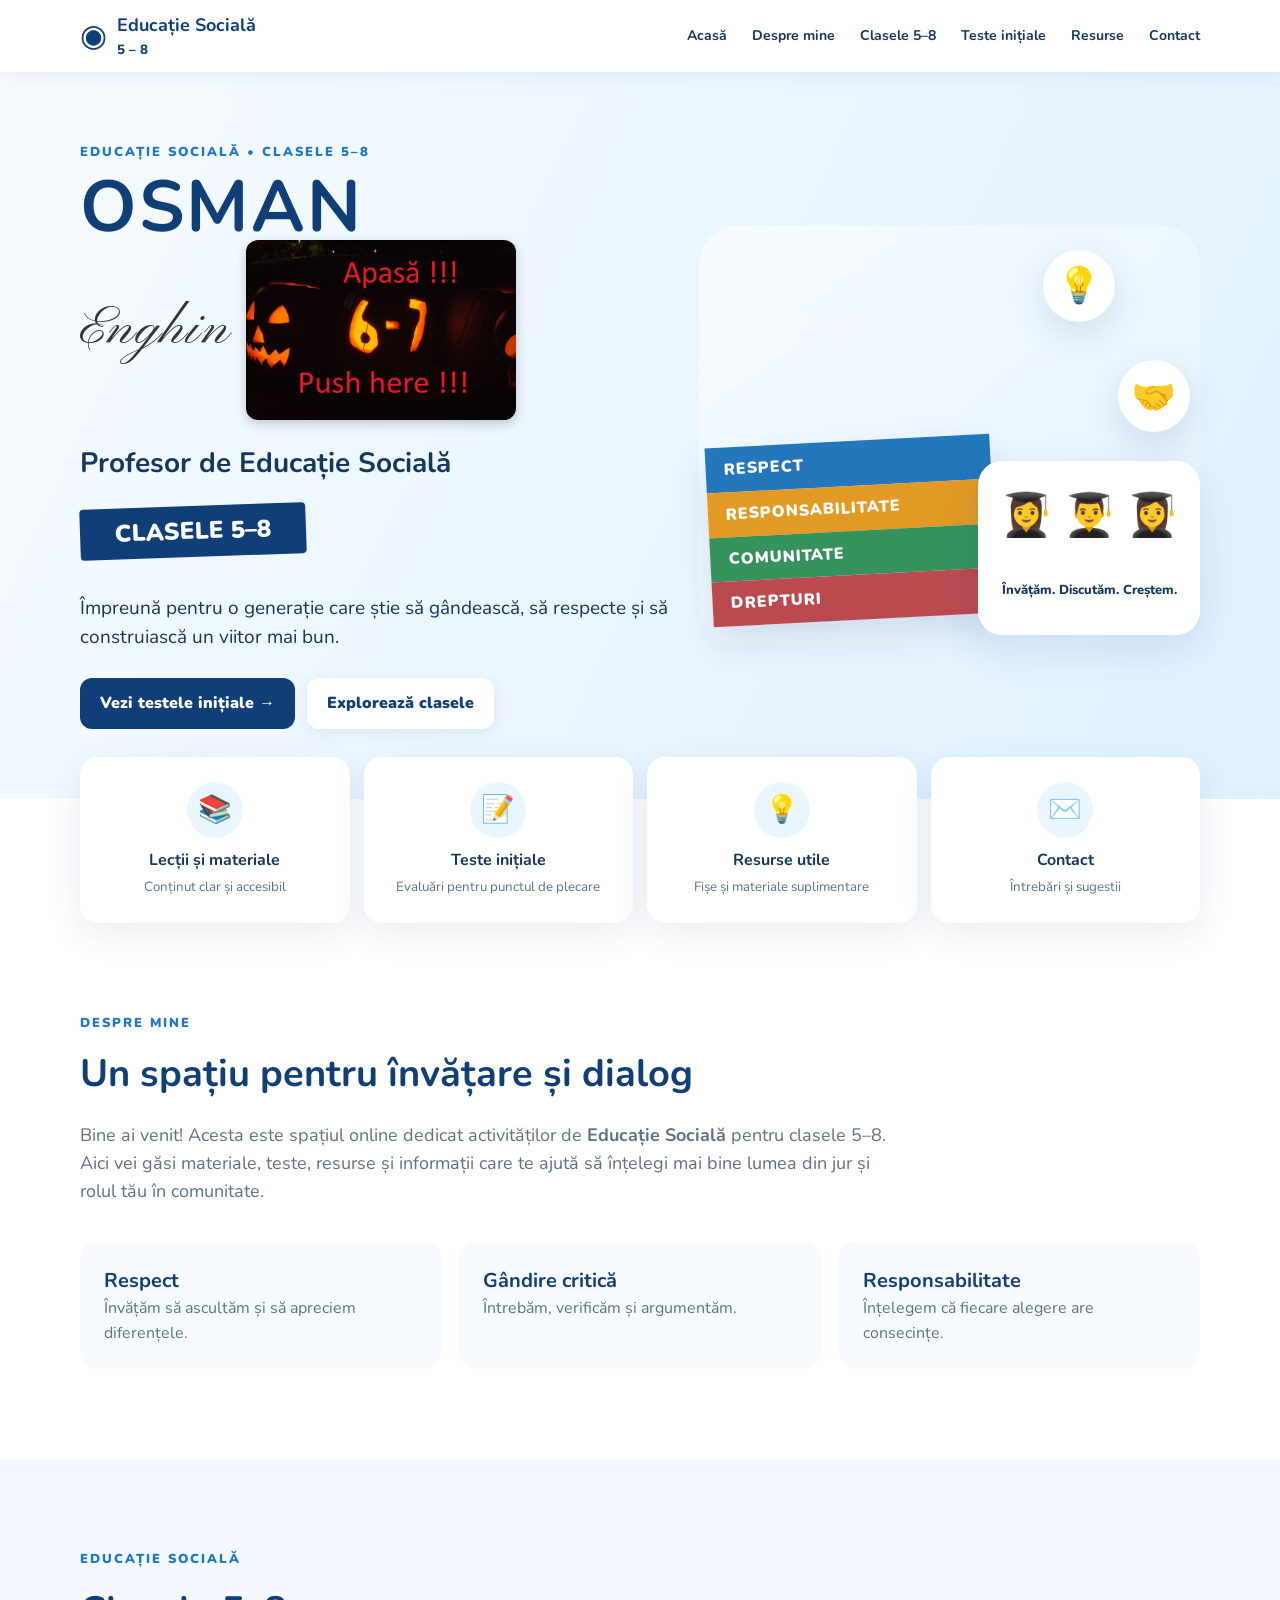
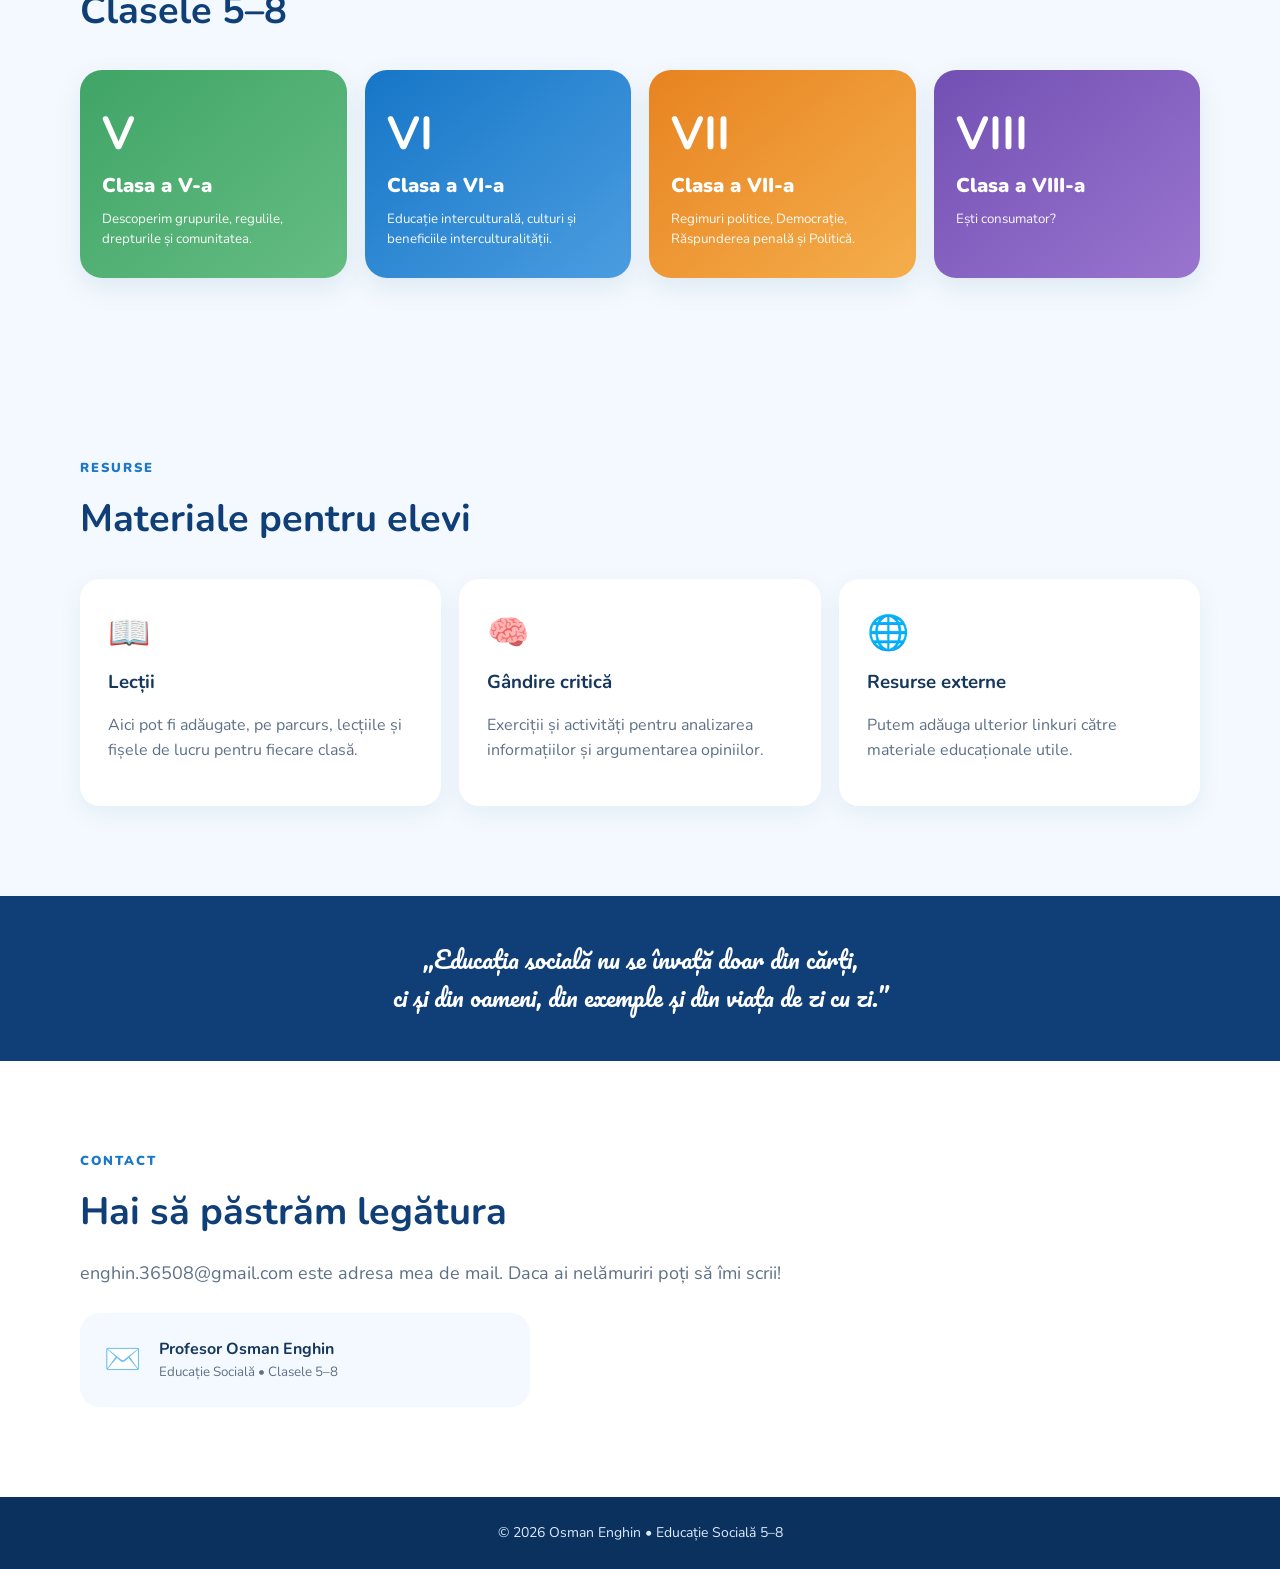
==== commit cc829144: "Update index.html" ====
--- a/index.html
+++ b/index.html
@@ -31,7 +31,7 @@
       animation: shake 0.2s infinite;
     }
 
-    /* Container care ține numele și imaginile aliniate */
+    /* Container care ține numele și imaginea aliniate */
     .name-container {
       display: inline-flex;
       align-items: center;
@@ -39,9 +39,9 @@
       flex-wrap: wrap;
     }
 
-    /* Dimensiunea imaginilor 6-7.jpg lângă nume */
+    /* Dimensiunea dublată a imaginii 6-7.jpg (180px în loc de 90px) */
     .interactive-img-inline {
-      height: 90px;
+      height: 180px;
       width: auto;
       cursor: pointer;
       border-radius: 12px;
@@ -51,13 +51,13 @@
     }
 
     .interactive-img-inline:hover {
-      transform: scale(1.1) rotate(2deg);
+      transform: scale(1.08) rotate(2deg);
     }
 
     /* Dimensiune adaptată pentru ecranul de mobil */
     @media (max-width: 600px) {
       .interactive-img-inline {
-        height: 70px;
+        height: 140px;
       }
     }
   </style>
@@ -92,9 +92,8 @@
           <span style="font-family: 'Pinyon Script', cursive; font-size: 54px; font-weight: normal; color: #333;">
             Enghin
           </span>
-          <!-- Cele două imagini 6-7.jpg -->
-          <img class="interactive-img-inline shake-trigger" src="6-7.jpg" alt="Imagine 6-7" title="Apasă pe mine!">
-          <img class="interactive-img-inline shake-trigger" src="6-7.jpg" alt="Imagine 6-7" title="Apasă pe mine!">
+          <!-- Imaginea unică cu dimensiune dublă -->
+          <img id="shakeImage" class="interactive-img-inline" src="6-7.jpg" alt="Imagine 6-7" title="Apasă pe mine!">
         </span>
       </h1>
       <h2>Profesor de Educație Socială</h2>
@@ -182,16 +181,14 @@
 <script>
   document.querySelectorAll('.nav-links a').forEach(a => a.addEventListener('click', () => document.querySelector('.nav-links').classList.remove('open')));
 
-  // Scriptul pentru tremurul ecranului la click pe oricare dintre imagini (5 secunde)
-  const images = document.querySelectorAll('.shake-trigger');
-  images.forEach(img => {
-    img.addEventListener('click', function() {
-      document.body.classList.add('shake-screen');
+  // Scriptul pentru tremurul ecranului la click (5 secunde)
+  const img = document.getElementById('shakeImage');
+  img.addEventListener('click', function() {
+    document.body.classList.add('shake-screen');
 
-      setTimeout(() => {
-        document.body.classList.remove('shake-screen');
-      }, 5000);
-    });
+    setTimeout(() => {
+      document.body.classList.remove('shake-screen');
+    }, 5000);
   });
 </script>
 </body>
